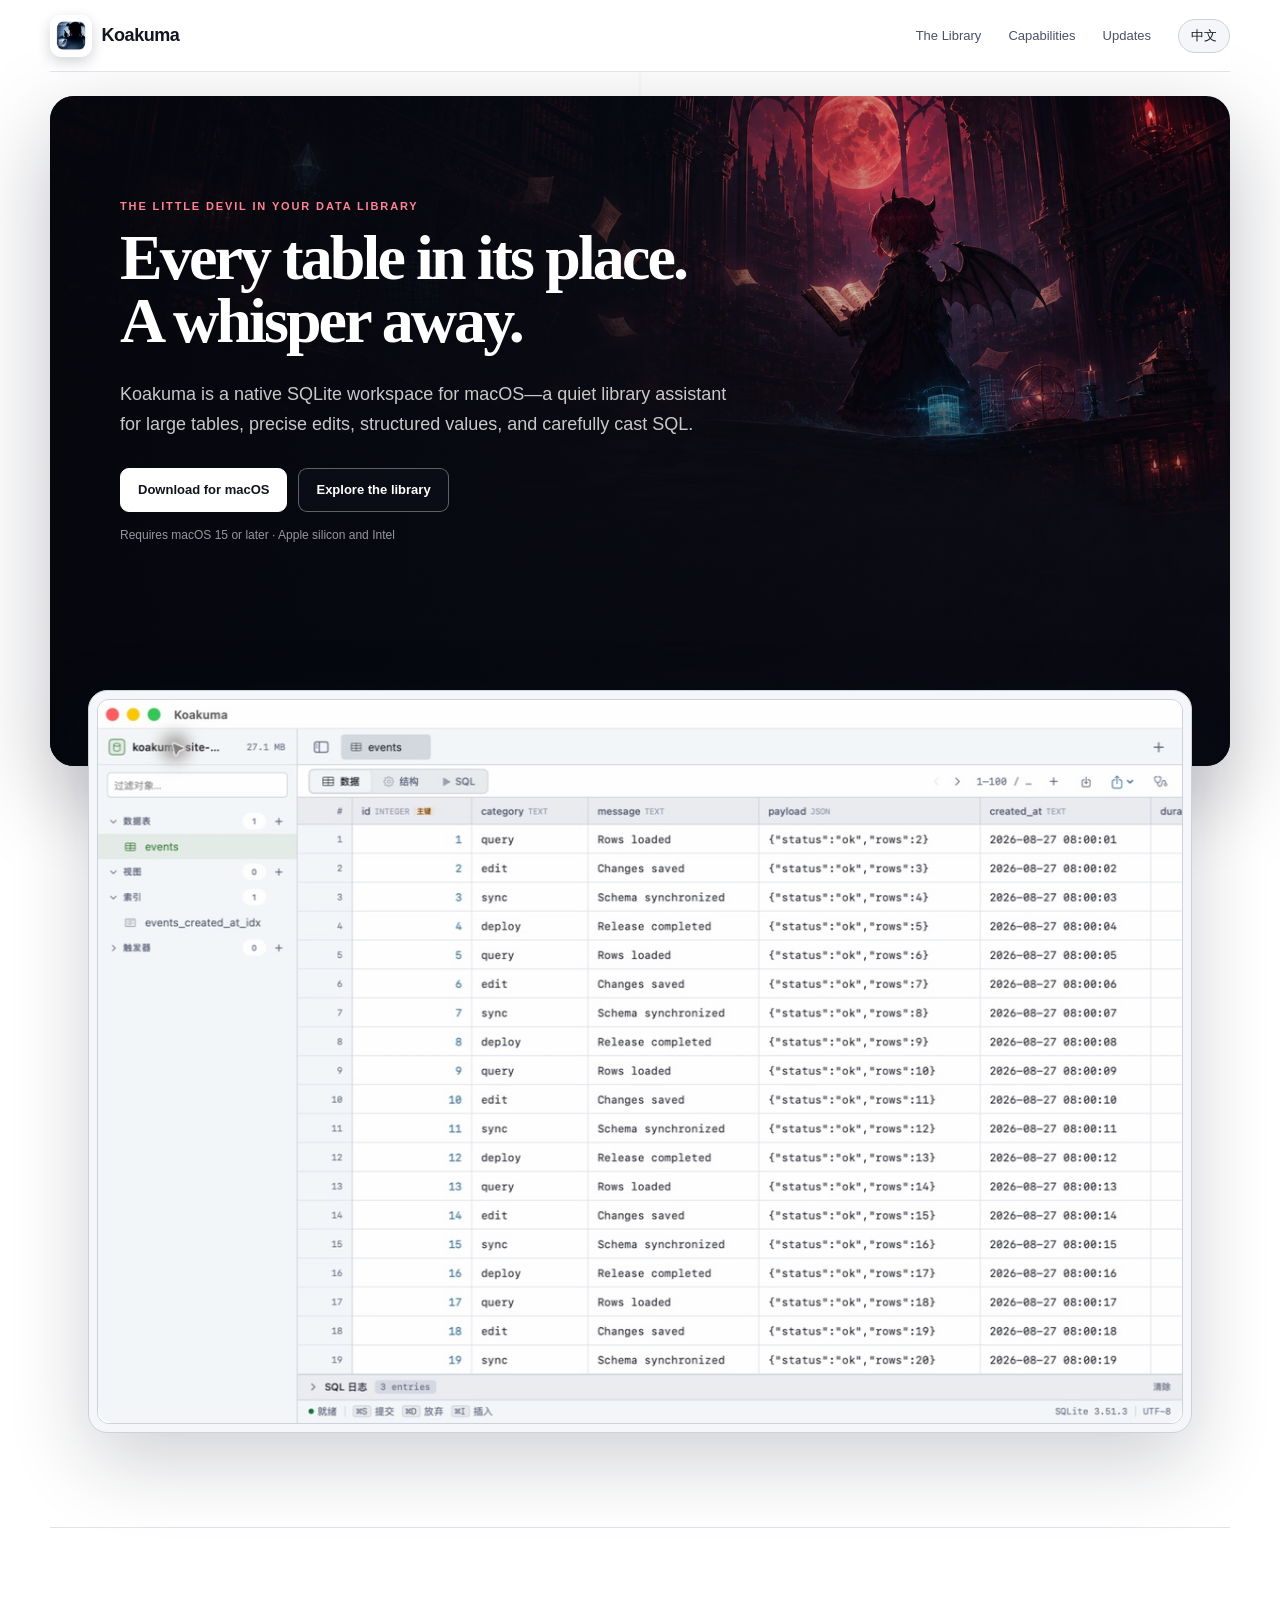
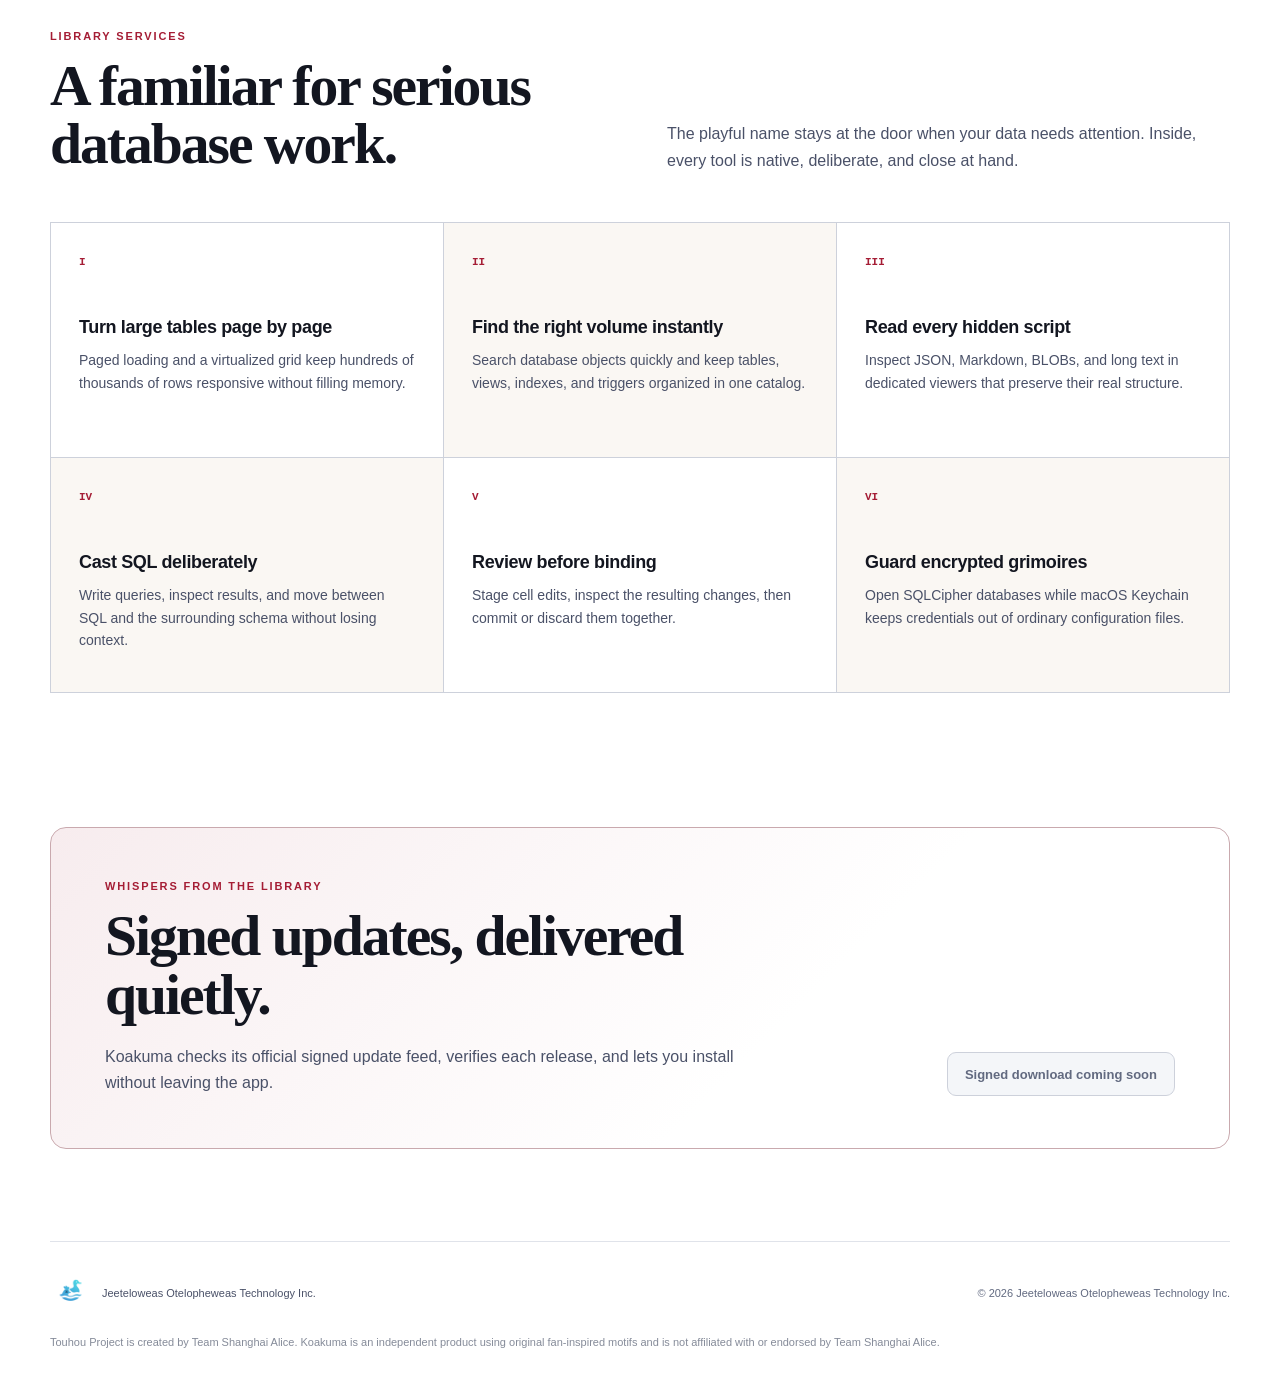
==== index.html @ 000f060e "Align site with Koakuma visual identity" ====
<!doctype html>
<html lang="en">
<head>
  <meta charset="utf-8">
  <meta name="viewport" content="width=device-width, initial-scale=1">
  <meta name="description" content="Koakuma is a native SQLite database workspace for macOS.">
  <meta name="theme-color" content="#090b13">
  <title>Koakuma — The little devil in your data library</title>
  <link rel="icon" type="image/png" href="assets/koakuma-icon.png">
  <link rel="stylesheet" href="styles.css">
</head>
<body>
  <header class="site-header">
    <a class="brand" href="#top" aria-label="Koakuma home">
      <img src="assets/koakuma-icon.png" alt="" width="42" height="42">
      <span>Koakuma</span>
    </a>
    <nav aria-label="Primary navigation">
      <a href="#library" data-i18n="navLibrary">The Library</a>
      <a href="#capabilities" data-i18n="navCapabilities">Capabilities</a>
      <a href="#updates" data-i18n="navUpdates">Updates</a>
      <button class="language-button" id="language-button" type="button" aria-label="Switch language">中文</button>
    </nav>
  </header>

  <main id="top">
    <section class="hero" id="library">
      <div class="hero-copy">
        <p class="eyebrow" data-i18n="eyebrow">The little devil in your data library</p>
        <h1 data-i18n="headline">Every table in its place.<br>A whisper away.</h1>
        <p class="hero-description" data-i18n="heroDescription">Koakuma is a native SQLite workspace for macOS—a quiet library assistant for large tables, precise edits, structured values, and carefully cast SQL.</p>
        <div class="hero-actions">
          <a class="button primary" href="#updates" data-i18n="download">Download for macOS</a>
          <a class="button secondary" href="#capabilities" data-i18n="explore">Explore the library</a>
        </div>
        <p class="requirements" data-i18n="requirements">Requires macOS 15 or later · Apple silicon and Intel</p>
      </div>
    </section>

    <figure class="app-screenshot">
      <img
        src="assets/koakuma-data-grid.jpeg"
        alt="Koakuma data table workspace on macOS"
        width="1152"
        height="768"
        fetchpriority="high"
      >
    </figure>

    <section class="feature-section" id="capabilities">
      <div class="section-heading">
        <p class="eyebrow" data-i18n="libraryServices">Library services</p>
        <h2 data-i18n="featureHeadline">A familiar for serious database work.</h2>
        <p data-i18n="featureIntro">The playful name stays at the door when your data needs attention. Inside, every tool is native, deliberate, and close at hand.</p>
      </div>
      <div class="feature-grid">
        <article>
          <span class="chapter">I</span>
          <h3 data-i18n="largeTitle">Turn large tables page by page</h3>
          <p data-i18n="largeBody">Paged loading and a virtualized grid keep hundreds of thousands of rows responsive without filling memory.</p>
        </article>
        <article>
          <span class="chapter">II</span>
          <h3 data-i18n="findTitle">Find the right volume instantly</h3>
          <p data-i18n="findBody">Search database objects quickly and keep tables, views, indexes, and triggers organized in one catalog.</p>
        </article>
        <article>
          <span class="chapter">III</span>
          <h3 data-i18n="valueTitle">Read every hidden script</h3>
          <p data-i18n="valueBody">Inspect JSON, Markdown, BLOBs, and long text in dedicated viewers that preserve their real structure.</p>
        </article>
        <article>
          <span class="chapter">IV</span>
          <h3 data-i18n="sqlTitle">Cast SQL deliberately</h3>
          <p data-i18n="sqlBody">Write queries, inspect results, and move between SQL and the surrounding schema without losing context.</p>
        </article>
        <article>
          <span class="chapter">V</span>
          <h3 data-i18n="safeTitle">Review before binding</h3>
          <p data-i18n="safeBody">Stage cell edits, inspect the resulting changes, then commit or discard them together.</p>
        </article>
        <article>
          <span class="chapter">VI</span>
          <h3 data-i18n="cipherTitle">Guard encrypted grimoires</h3>
          <p data-i18n="cipherBody">Open SQLCipher databases while macOS Keychain keeps credentials out of ordinary configuration files.</p>
        </article>
      </div>
    </section>

    <section class="update-section" id="updates">
      <div>
        <p class="eyebrow" data-i18n="libraryWhispers">Whispers from the library</p>
        <h2 data-i18n="updatesTitle">Signed updates, delivered quietly.</h2>
        <p data-i18n="updatesBody">Koakuma checks its official signed update feed, verifies each release, and lets you install without leaving the app.</p>
      </div>
      <button class="button secondary" type="button" disabled data-i18n="comingSoon">Signed download coming soon</button>
    </section>
  </main>

  <footer>
    <div class="company">
      <img src="assets/company-logo.png" alt="" width="42" height="42">
      <span>Jeeteloweas Otelopheweas Technology Inc.</span>
    </div>
    <p>© <span id="year">2026</span> Jeeteloweas Otelopheweas Technology Inc.</p>
    <p class="fan-notice" data-i18n="fanNotice">Touhou Project is created by Team Shanghai Alice. Koakuma is an independent product using original fan-inspired motifs and is not affiliated with or endorsed by Team Shanghai Alice.</p>
  </footer>

  <script src="site.js"></script>
</body>
</html>
---- styles.css ----
:root {
  color-scheme: light;
  --canvas: #ffffff;
  --surface: #f4f6f9;
  --surface-raised: #ffffff;
  --surface-warm: #faf7f3;
  --line: #cdd1db;
  --line-subtle: #e0e3ea;
  --text: #131620;
  --text-secondary: #4a5168;
  --text-muted: #626a80;
  --blue: #2f6f94;
  --blue-soft: #eaf2f7;
  --scarlet: #a51d35;
  --scarlet-dark: #701225;
  --scarlet-soft: #f7ecee;
  font-family: ui-sans-serif, -apple-system, BlinkMacSystemFont, "SF Pro Display", "Segoe UI", sans-serif;
}

* { box-sizing: border-box; }
html { scroll-behavior: smooth; }
body { margin: 0; color: var(--text); background: var(--canvas); }
body::before { content: ""; position: fixed; inset: 0; z-index: -1; pointer-events: none; background: linear-gradient(90deg, transparent 49.85%, rgba(112, 18, 37, .03) 50%, transparent 50.15%); }
a { color: inherit; text-decoration: none; }

.site-header { position: sticky; top: 0; z-index: 10; display: flex; align-items: center; justify-content: space-between; width: min(1180px, calc(100% - 40px)); height: 72px; margin: 0 auto; background: rgba(255, 255, 255, .88); border-bottom: 1px solid var(--line-subtle); backdrop-filter: blur(20px); }
.brand { display: flex; align-items: center; gap: 10px; font-size: 18px; font-weight: 720; letter-spacing: -.025em; }
.brand img { display: block; width: 42px; height: 42px; border-radius: 11px; box-shadow: 0 5px 14px rgba(13, 19, 33, .18); }
nav { display: flex; align-items: center; gap: 27px; color: var(--text-secondary); font-size: 13px; }
nav a { padding: 8px 0; border-bottom: 1px solid transparent; }
nav a:hover { color: var(--scarlet-dark); border-bottom-color: var(--scarlet); }
.language-button { color: var(--text); background: var(--surface); border: 1px solid var(--line); border-radius: 999px; padding: 7px 12px; cursor: pointer; }

main { width: min(1180px, calc(100% - 40px)); margin: 0 auto; }
.hero { position: relative; isolation: isolate; overflow: hidden; min-height: 670px; margin-top: 24px; padding: 104px 70px 86px; border-radius: 24px; background: #080a12 url("assets/koakuma-library-background.jpg") center / cover no-repeat; box-shadow: 0 32px 90px rgba(12, 17, 29, .26); }
.hero::before { content: ""; position: absolute; inset: 0; z-index: -1; background: linear-gradient(90deg, rgba(5, 7, 13, .94) 0%, rgba(7, 9, 16, .79) 38%, rgba(7, 9, 16, .14) 72%), linear-gradient(0deg, rgba(6, 8, 15, .72), transparent 48%); }
.hero-copy { width: min(650px, 62%); color: #fff; }
.hero .eyebrow { color: #ff8295; }
.eyebrow { margin: 0 0 15px; color: var(--scarlet); font-size: 11px; font-weight: 780; letter-spacing: .17em; text-transform: uppercase; }
h1 { max-width: 780px; margin: 0; white-space: pre-line; font-family: ui-serif, Georgia, "Times New Roman", serif; font-size: clamp(48px, 5vw, 64px); font-weight: 620; line-height: .98; letter-spacing: -.045em; }
html[lang="zh-Hans"] h1 { font-size: clamp(46px, 5vw, 64px); }
.hero-description { max-width: 610px; margin: 28px 0; color: rgba(255, 255, 255, .78); font-size: 18px; line-height: 1.65; }
.hero-actions { display: flex; flex-wrap: wrap; gap: 11px; }
.button { display: inline-flex; align-items: center; justify-content: center; min-height: 44px; padding: 0 17px; border: 1px solid var(--line); border-radius: 9px; font-size: 13px; font-weight: 650; transition: transform .18s, border-color .18s, box-shadow .18s; }
.button:hover { transform: translateY(-1px); border-color: #9ca4b4; box-shadow: 0 7px 18px rgba(19, 22, 32, .08); }
.button.primary { color: white; background: var(--blue); border-color: var(--blue); }
.hero .button.primary { color: #11141d; background: #fff; border-color: #fff; }
.hero .button.secondary { color: #fff; background: rgba(15, 18, 29, .54); border-color: rgba(255, 255, 255, .35); backdrop-filter: blur(14px); }
.button.secondary { background: var(--surface-raised); }
.button:disabled { color: var(--text-muted); background: var(--surface); cursor: default; opacity: 1; }
.button:disabled:hover { transform: none; border-color: var(--line); box-shadow: none; }
.requirements { margin-top: 16px; color: rgba(255, 255, 255, .58); font-size: 12px; }

.app-screenshot { position: relative; z-index: 2; margin: -76px 38px 94px; padding: 8px; border: 1px solid var(--line); border-radius: 19px; background: var(--surface); box-shadow: 0 28px 80px rgba(20, 27, 43, .2); }
.app-screenshot img { display: block; width: 100%; height: auto; border: 1px solid var(--line); border-radius: 12px; }

.feature-section { padding: 102px 0; border-top: 1px solid var(--line-subtle); }
.section-heading { display: grid; grid-template-columns: 1fr 1fr; column-gap: 54px; align-items: end; margin-bottom: 48px; }
.section-heading .eyebrow { grid-column: 1 / -1; }
h2 { margin: 0; font-family: ui-serif, Georgia, "Times New Roman", serif; font-size: clamp(36px, 4.5vw, 58px); font-weight: 620; line-height: 1.02; letter-spacing: -.035em; }
.section-heading > p:last-child { margin: 0; color: var(--text-secondary); line-height: 1.65; }
.feature-grid { display: grid; grid-template-columns: repeat(3, 1fr); border-top: 1px solid var(--line); border-left: 1px solid var(--line); }
.feature-grid article { min-height: 235px; padding: 28px; border-right: 1px solid var(--line); border-bottom: 1px solid var(--line); background: var(--surface-raised); }
.feature-grid article:nth-child(even) { background: var(--surface-warm); }
.chapter { color: var(--scarlet); font: 700 11px ui-monospace, SFMono-Regular, Menlo, monospace; }
h3 { margin: 48px 0 11px; font-size: 18px; letter-spacing: -.02em; }
.feature-grid p { margin: 0; color: var(--text-secondary); font-size: 14px; line-height: 1.62; }

.update-section { position: relative; display: grid; grid-template-columns: 1fr auto; align-items: end; gap: 42px; overflow: hidden; margin: 32px 0 92px; padding: 52px 54px; border: 1px solid #c9a9ae; border-radius: 16px; background: linear-gradient(135deg, var(--scarlet-soft), #fff 62%); }
.update-section > div { max-width: 720px; }.update-section p:last-child { max-width: 650px; margin: 19px 0 0; color: var(--text-secondary); line-height: 1.65; }

footer { display: grid; grid-template-columns: 1fr auto; align-items: center; gap: 20px 40px; width: min(1180px, calc(100% - 40px)); margin: 0 auto; padding: 30px 0 42px; color: var(--text-muted); border-top: 1px solid var(--line-subtle); font-size: 11px; }
.company { display: flex; align-items: center; gap: 10px; color: var(--text-secondary); }.company img { border-radius: 9px; }
.fan-notice { grid-column: 1 / -1; max-width: 900px; margin: 0; color: #858b99; line-height: 1.55; }

@media (max-width: 900px) {
  .hero { min-height: 620px; padding: 78px 46px; background-position: 60% center; }.hero-copy { width: 68%; }.section-heading { grid-template-columns: 1fr; row-gap: 20px; }.feature-grid { grid-template-columns: repeat(2, 1fr); }
}
@media (max-width: 640px) {
  .site-header, main, footer { width: min(100% - 28px, 1180px); }nav { gap: 13px; }nav a { display: none; }.hero { min-height: 610px; padding: 64px 28px; background-position: 67% center; }.hero::before { background: linear-gradient(90deg, rgba(5, 7, 13, .96), rgba(7, 9, 16, .68)), linear-gradient(0deg, rgba(6, 8, 15, .74), transparent 45%); }.hero-copy { width: 100%; }h1 { font-size: 49px; }.hero-description { font-size: 16px; }.app-screenshot { margin: -38px 10px 76px; padding: 5px; }.feature-section { padding: 76px 0; }.feature-grid { grid-template-columns: 1fr; }.update-section { grid-template-columns: 1fr; padding: 36px 25px; }footer { grid-template-columns: 1fr; }.fan-notice { grid-column: 1; }
}
@media (prefers-reduced-motion: reduce) { html { scroll-behavior: auto; }.button { transition: none; } }
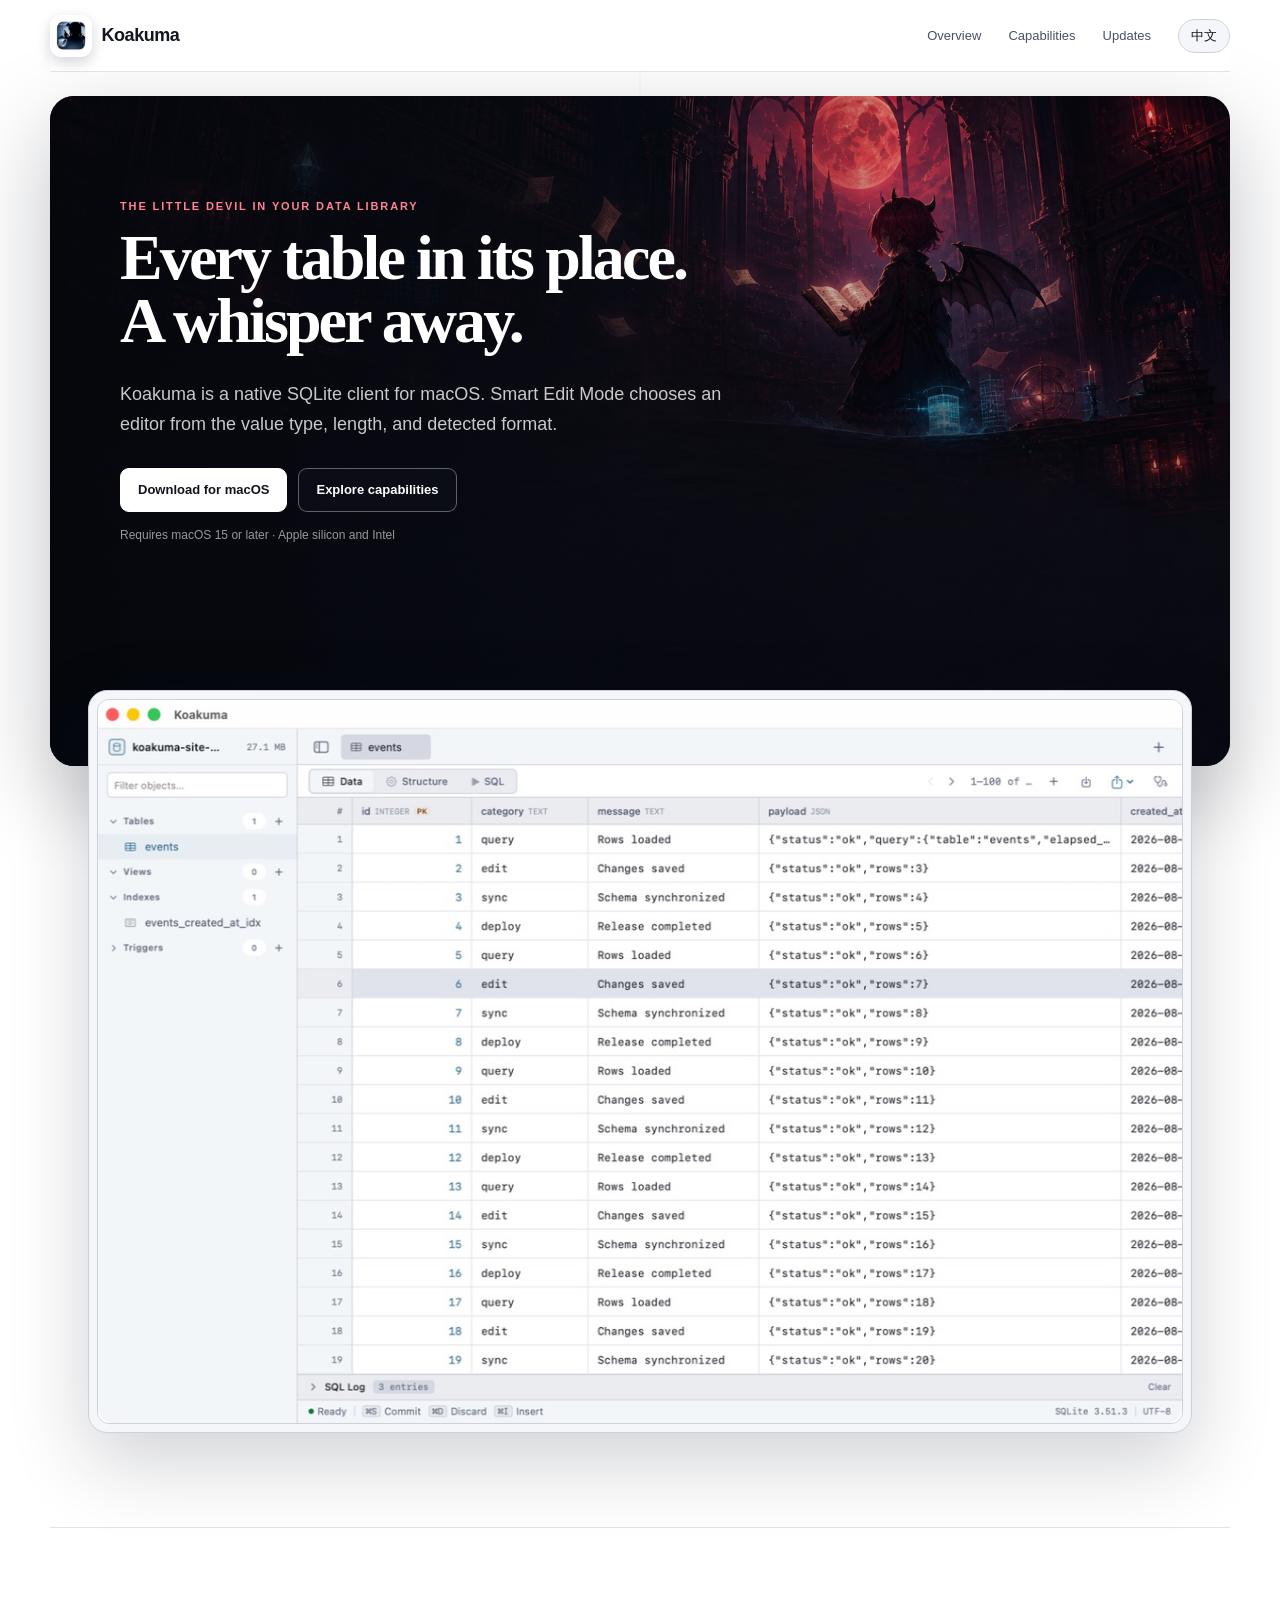
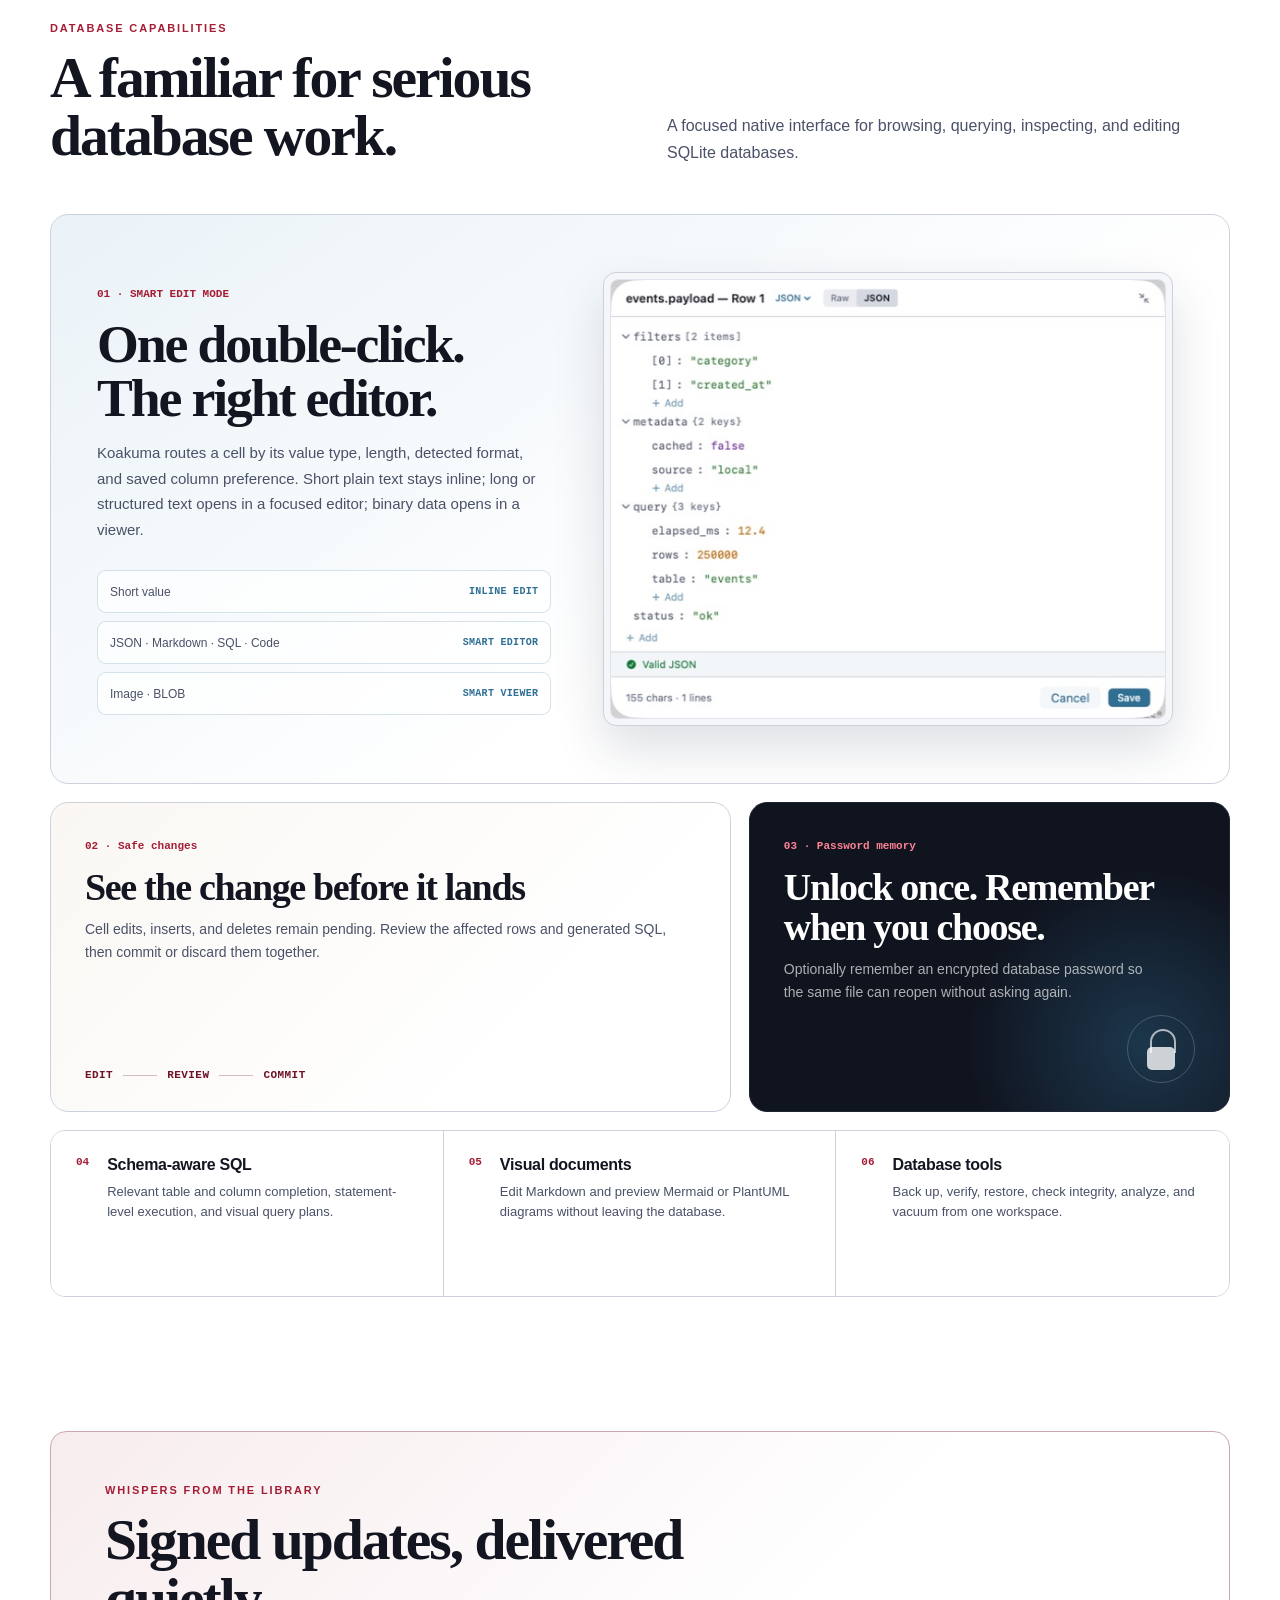
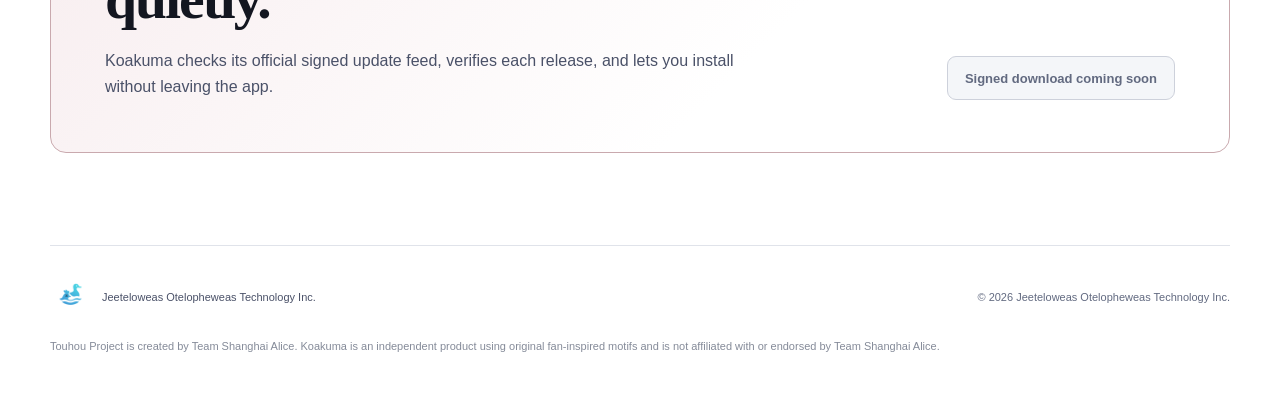
==== commit f9809a48: "Center the site on Smart Edit Mode" ====
--- a/index.html
+++ b/index.html
@@ -3,7 +3,7 @@
 <head>
   <meta charset="utf-8">
   <meta name="viewport" content="width=device-width, initial-scale=1">
-  <meta name="description" content="Koakuma is a native SQLite database workspace for macOS.">
+  <meta name="description" content="Koakuma is a native SQLite database client for macOS.">
   <meta name="theme-color" content="#090b13">
   <title>Koakuma — The little devil in your data library</title>
   <link rel="icon" type="image/png" href="assets/koakuma-icon.png">
@@ -16,7 +16,7 @@
       <span>Koakuma</span>
     </a>
     <nav aria-label="Primary navigation">
-      <a href="#library" data-i18n="navLibrary">The Library</a>
+      <a href="#overview" data-i18n="navOverview">Overview</a>
       <a href="#capabilities" data-i18n="navCapabilities">Capabilities</a>
       <a href="#updates" data-i18n="navUpdates">Updates</a>
       <button class="language-button" id="language-button" type="button" aria-label="Switch language">中文</button>
@@ -24,14 +24,14 @@
   </header>
 
   <main id="top">
-    <section class="hero" id="library">
+    <section class="hero" id="overview">
       <div class="hero-copy">
         <p class="eyebrow" data-i18n="eyebrow">The little devil in your data library</p>
         <h1 data-i18n="headline">Every table in its place.<br>A whisper away.</h1>
-        <p class="hero-description" data-i18n="heroDescription">Koakuma is a native SQLite workspace for macOS—a quiet library assistant for large tables, precise edits, structured values, and carefully cast SQL.</p>
+        <p class="hero-description" data-i18n="heroDescription">Koakuma is a native SQLite client for macOS. Smart Edit Mode chooses an editor from the value type, length, and detected format.</p>
         <div class="hero-actions">
           <a class="button primary" href="#updates" data-i18n="download">Download for macOS</a>
-          <a class="button secondary" href="#capabilities" data-i18n="explore">Explore the library</a>
+          <a class="button secondary" href="#capabilities" data-i18n="explore">Explore capabilities</a>
         </div>
         <p class="requirements" data-i18n="requirements">Requires macOS 15 or later · Apple silicon and Intel</p>
       </div>
@@ -39,7 +39,7 @@
 
     <figure class="app-screenshot">
       <img
-        src="assets/koakuma-data-grid.jpeg"
+        src="assets/koakuma-data-grid-default.jpeg"
         alt="Koakuma data table workspace on macOS"
         width="1152"
         height="768"
@@ -47,43 +47,52 @@
       >
     </figure>
 
-    <section class="feature-section" id="capabilities">
+    <section class="workflow-section" id="capabilities">
       <div class="section-heading">
-        <p class="eyebrow" data-i18n="libraryServices">Library services</p>
+        <p class="eyebrow" data-i18n="databaseCapabilities">Database capabilities</p>
         <h2 data-i18n="featureHeadline">A familiar for serious database work.</h2>
-        <p data-i18n="featureIntro">The playful name stays at the door when your data needs attention. Inside, every tool is native, deliberate, and close at hand.</p>
+        <p data-i18n="featureIntro">A focused native interface for browsing, querying, inspecting, and editing SQLite databases.</p>
       </div>
-      <div class="feature-grid">
-        <article>
-          <span class="chapter">I</span>
-          <h3 data-i18n="largeTitle">Turn large tables page by page</h3>
-          <p data-i18n="largeBody">Paged loading and a virtualized grid keep hundreds of thousands of rows responsive without filling memory.</p>
+      <div class="workflow-grid">
+        <article class="workflow-card workflow-card-smart-edit">
+          <div class="smart-edit-copy">
+            <span class="chapter">01 · SMART EDIT MODE</span>
+            <h3 data-i18n="smartEditTitle">One double-click. The right editor.</h3>
+            <p data-i18n="smartEditBody">Koakuma routes a cell by its value type, length, detected format, and saved column preference. Short plain text stays inline; long or structured text opens in a focused editor; binary data opens in a viewer.</p>
+            <ul class="smart-edit-routes" aria-label="Smart Edit routes">
+              <li><span data-i18n="shortValue">Short value</span><strong data-i18n="inlineEdit">Inline edit</strong></li>
+              <li><span>JSON · Markdown · SQL · Code</span><strong data-i18n="smartEditor">Smart editor</strong></li>
+              <li><span data-i18n="binaryValue">Image · BLOB</span><strong data-i18n="smartViewer">Smart viewer</strong></li>
+            </ul>
+          </div>
+          <figure class="workflow-json-shot">
+            <img src="assets/koakuma-json-viewer.jpeg" alt="Koakuma Smart Edit Mode showing a JSON value" width="600" height="474" loading="lazy">
+          </figure>
         </article>
-        <article>
-          <span class="chapter">II</span>
-          <h3 data-i18n="findTitle">Find the right volume instantly</h3>
-          <p data-i18n="findBody">Search database objects quickly and keep tables, views, indexes, and triggers organized in one catalog.</p>
+
+        <article class="workflow-card workflow-card-review">
+          <div class="workflow-copy">
+            <span class="chapter">02 · <span data-i18n="reviewKicker">Safe changes</span></span>
+            <h3 data-i18n="reviewTitle">See the change before it lands</h3>
+            <p data-i18n="reviewBody">Cell edits, inserts, and deletes remain pending. Review the affected rows and generated SQL, then commit or discard them together.</p>
+          </div>
+          <div class="review-steps" aria-hidden="true"><span>EDIT</span><i></i><span>REVIEW</span><i></i><span>COMMIT</span></div>
         </article>
-        <article>
-          <span class="chapter">III</span>
-          <h3 data-i18n="valueTitle">Read every hidden script</h3>
-          <p data-i18n="valueBody">Inspect JSON, Markdown, BLOBs, and long text in dedicated viewers that preserve their real structure.</p>
+
+        <article class="workflow-card workflow-card-password">
+          <div class="workflow-copy">
+            <span class="chapter">03 · <span data-i18n="passwordKicker">Password memory</span></span>
+            <h3 data-i18n="passwordTitle">Unlock once. Remember when you choose.</h3>
+            <p data-i18n="passwordBody">Optionally remember an encrypted database password so the same file can reopen without asking again.</p>
+          </div>
+          <div class="security-mark" aria-hidden="true"><span></span></div>
         </article>
-        <article>
-          <span class="chapter">IV</span>
-          <h3 data-i18n="sqlTitle">Cast SQL deliberately</h3>
-          <p data-i18n="sqlBody">Write queries, inspect results, and move between SQL and the surrounding schema without losing context.</p>
-        </article>
-        <article>
-          <span class="chapter">V</span>
-          <h3 data-i18n="safeTitle">Review before binding</h3>
-          <p data-i18n="safeBody">Stage cell edits, inspect the resulting changes, then commit or discard them together.</p>
-        </article>
-        <article>
-          <span class="chapter">VI</span>
-          <h3 data-i18n="cipherTitle">Guard encrypted grimoires</h3>
-          <p data-i18n="cipherBody">Open SQLCipher databases while macOS Keychain keeps credentials out of ordinary configuration files.</p>
-        </article>
+      </div>
+
+      <div class="capability-index" aria-label="More Koakuma capabilities">
+        <article><span class="chapter">04</span><div><h3 data-i18n="sqlIntelligenceTitle">Schema-aware SQL</h3><p data-i18n="sqlIntelligenceBody">Relevant table and column completion, statement-level execution, and visual query plans.</p></div></article>
+        <article><span class="chapter">05</span><div><h3 data-i18n="visualDocumentsTitle">Visual documents</h3><p data-i18n="visualDocumentsBody">Edit Markdown and preview Mermaid or PlantUML diagrams without leaving the database.</p></div></article>
+        <article><span class="chapter">06</span><div><h3 data-i18n="databaseToolsTitle">Database tools</h3><p data-i18n="databaseToolsBody">Back up, verify, restore, check integrity, analyze, and vacuum from one workspace.</p></div></article>
       </div>
     </section>
 
--- a/styles.css
+++ b/styles.css
@@ -54,17 +54,41 @@
 .app-screenshot { position: relative; z-index: 2; margin: -76px 38px 94px; padding: 8px; border: 1px solid var(--line); border-radius: 19px; background: var(--surface); box-shadow: 0 28px 80px rgba(20, 27, 43, .2); }
 .app-screenshot img { display: block; width: 100%; height: auto; border: 1px solid var(--line); border-radius: 12px; }
 
-.feature-section { padding: 102px 0; border-top: 1px solid var(--line-subtle); }
+.workflow-section { padding: 94px 0 102px; border-top: 1px solid var(--line-subtle); }
 .section-heading { display: grid; grid-template-columns: 1fr 1fr; column-gap: 54px; align-items: end; margin-bottom: 48px; }
 .section-heading .eyebrow { grid-column: 1 / -1; }
 h2 { margin: 0; font-family: ui-serif, Georgia, "Times New Roman", serif; font-size: clamp(36px, 4.5vw, 58px); font-weight: 620; line-height: 1.02; letter-spacing: -.035em; }
 .section-heading > p:last-child { margin: 0; color: var(--text-secondary); line-height: 1.65; }
-.feature-grid { display: grid; grid-template-columns: repeat(3, 1fr); border-top: 1px solid var(--line); border-left: 1px solid var(--line); }
-.feature-grid article { min-height: 235px; padding: 28px; border-right: 1px solid var(--line); border-bottom: 1px solid var(--line); background: var(--surface-raised); }
-.feature-grid article:nth-child(even) { background: var(--surface-warm); }
 .chapter { color: var(--scarlet); font: 700 11px ui-monospace, SFMono-Regular, Menlo, monospace; }
-h3 { margin: 48px 0 11px; font-size: 18px; letter-spacing: -.02em; }
-.feature-grid p { margin: 0; color: var(--text-secondary); font-size: 14px; line-height: 1.62; }
+h3 { margin: 0; font-size: 18px; letter-spacing: -.02em; }
+.workflow-grid { display: grid; grid-template-columns: repeat(12, 1fr); gap: 18px; }
+.workflow-card { position: relative; display: flex; flex-direction: column; overflow: hidden; min-height: 310px; border: 1px solid var(--line); border-radius: 18px; background: var(--surface-raised); }
+.workflow-copy { position: relative; z-index: 1; padding: 32px 34px 26px; }
+.workflow-copy h3 { margin: 15px 0 10px; font-family: ui-serif, Georgia, "Times New Roman", serif; font-size: clamp(26px, 3vw, 38px); font-weight: 620; line-height: 1.05; letter-spacing: -.035em; }
+.workflow-copy p { max-width: 600px; margin: 0; color: var(--text-secondary); font-size: 14px; line-height: 1.65; }
+.workflow-card-smart-edit { grid-column: 1 / -1; display: grid; grid-template-columns: .88fr 1.12fr; align-items: center; min-height: 570px; background: linear-gradient(145deg, var(--blue-soft), #fff 62%); }
+.smart-edit-copy { padding: 46px 18px 46px 46px; }
+.smart-edit-copy h3 { max-width: 470px; margin: 17px 0 15px; font-family: ui-serif, Georgia, "Times New Roman", serif; font-size: clamp(36px, 4.2vw, 54px); font-weight: 620; line-height: 1; letter-spacing: -.04em; }
+.smart-edit-copy > p { max-width: 470px; margin: 0; color: var(--text-secondary); font-size: 15px; line-height: 1.7; }
+.smart-edit-routes { display: grid; gap: 8px; margin: 28px 0 0; padding: 0; list-style: none; }
+.smart-edit-routes li { display: grid; grid-template-columns: 1fr auto; align-items: center; gap: 18px; min-height: 43px; padding: 8px 12px; color: var(--text-secondary); border: 1px solid rgba(47, 111, 148, .2); border-radius: 9px; background: rgba(255, 255, 255, .68); font-size: 12px; }
+.smart-edit-routes strong { color: var(--blue); font: 700 10px ui-monospace, SFMono-Regular, Menlo, monospace; letter-spacing: .03em; text-transform: uppercase; }
+.workflow-json-shot { width: calc(100% - 62px); max-width: 570px; margin: 34px; padding: 6px; border: 1px solid var(--line); border-radius: 13px; background: var(--surface); box-shadow: 0 22px 50px rgba(28, 43, 65, .15); }
+.workflow-json-shot img { display: block; width: 100%; height: auto; border: 1px solid var(--line-subtle); border-radius: 8px; }
+.workflow-card-review { grid-column: span 7; background: linear-gradient(135deg, var(--surface-warm), #fff 72%); }
+.review-steps { display: flex; align-items: center; gap: 10px; margin: auto 34px 30px; color: var(--scarlet-dark); font: 700 11px ui-monospace, SFMono-Regular, Menlo, monospace; letter-spacing: .04em; }
+.review-steps i { width: 34px; height: 1px; background: rgba(112, 18, 37, .28); }
+.workflow-card-password { grid-column: span 5; color: #fff; border-color: #1d2433; background: radial-gradient(circle at 82% 78%, rgba(47, 111, 148, .38), transparent 38%), #10141f; }
+.workflow-card-password .chapter { color: #ff8295; }
+.workflow-card-password .workflow-copy p { max-width: 360px; color: rgba(255, 255, 255, .66); }
+.security-mark { position: absolute; right: 34px; bottom: 28px; width: 68px; height: 68px; border: 1px solid rgba(255, 255, 255, .2); border-radius: 50%; }
+.security-mark::before { content: ""; position: absolute; left: 22px; top: 13px; width: 22px; height: 22px; border: 2px solid rgba(255, 255, 255, .65); border-bottom: 0; border-radius: 14px 14px 0 0; }
+.security-mark span { position: absolute; left: 19px; top: 31px; width: 28px; height: 23px; border-radius: 5px; background: rgba(255, 255, 255, .78); }
+.capability-index { display: grid; grid-template-columns: repeat(3, 1fr); margin-top: 18px; border: 1px solid var(--line); border-radius: 15px; overflow: hidden; }
+.capability-index article { display: grid; grid-template-columns: auto 1fr; gap: 18px; min-height: 165px; padding: 25px; border-right: 1px solid var(--line); background: var(--surface-raised); }
+.capability-index article:last-child { border-right: 0; }
+.capability-index h3 { margin: 0 0 8px; font-size: 16px; }
+.capability-index p { margin: 0; color: var(--text-secondary); font-size: 13px; line-height: 1.55; }
 
 .update-section { position: relative; display: grid; grid-template-columns: 1fr auto; align-items: end; gap: 42px; overflow: hidden; margin: 32px 0 92px; padding: 52px 54px; border: 1px solid #c9a9ae; border-radius: 16px; background: linear-gradient(135deg, var(--scarlet-soft), #fff 62%); }
 .update-section > div { max-width: 720px; }.update-section p:last-child { max-width: 650px; margin: 19px 0 0; color: var(--text-secondary); line-height: 1.65; }
@@ -74,9 +98,9 @@
 .fan-notice { grid-column: 1 / -1; max-width: 900px; margin: 0; color: #858b99; line-height: 1.55; }
 
 @media (max-width: 900px) {
-  .hero { min-height: 620px; padding: 78px 46px; background-position: 60% center; }.hero-copy { width: 68%; }.section-heading { grid-template-columns: 1fr; row-gap: 20px; }.feature-grid { grid-template-columns: repeat(2, 1fr); }
+  .hero { min-height: 620px; padding: 78px 46px; background-position: 60% center; }.hero-copy { width: 68%; }.section-heading { grid-template-columns: 1fr; row-gap: 20px; }.workflow-card-smart-edit { grid-template-columns: 1fr; }.smart-edit-copy { padding: 38px 38px 8px; }.workflow-json-shot { justify-self: center; }.workflow-card-review, .workflow-card-password { grid-column: 1 / -1; }.capability-index { grid-template-columns: 1fr; }.capability-index article { border-right: 0; border-bottom: 1px solid var(--line); }.capability-index article:last-child { border-bottom: 0; }
 }
 @media (max-width: 640px) {
-  .site-header, main, footer { width: min(100% - 28px, 1180px); }nav { gap: 13px; }nav a { display: none; }.hero { min-height: 610px; padding: 64px 28px; background-position: 67% center; }.hero::before { background: linear-gradient(90deg, rgba(5, 7, 13, .96), rgba(7, 9, 16, .68)), linear-gradient(0deg, rgba(6, 8, 15, .74), transparent 45%); }.hero-copy { width: 100%; }h1 { font-size: 49px; }.hero-description { font-size: 16px; }.app-screenshot { margin: -38px 10px 76px; padding: 5px; }.feature-section { padding: 76px 0; }.feature-grid { grid-template-columns: 1fr; }.update-section { grid-template-columns: 1fr; padding: 36px 25px; }footer { grid-template-columns: 1fr; }.fan-notice { grid-column: 1; }
+  .site-header, main, footer { width: min(100% - 28px, 1180px); }nav { gap: 13px; }nav a { display: none; }.hero { min-height: 610px; padding: 64px 28px; background-position: 67% center; }.hero::before { background: linear-gradient(90deg, rgba(5, 7, 13, .96), rgba(7, 9, 16, .68)), linear-gradient(0deg, rgba(6, 8, 15, .74), transparent 45%); }.hero-copy { width: 100%; }h1 { font-size: 49px; }.hero-description { font-size: 16px; }.app-screenshot { margin: -38px 10px 76px; padding: 5px; }.workflow-section { padding: 72px 0 76px; }.workflow-copy { padding: 25px 23px 20px; }.smart-edit-copy { padding: 28px 22px 4px; }.smart-edit-copy > p { font-size: 14px; }.smart-edit-routes li { grid-template-columns: 1fr; gap: 3px; }.workflow-json-shot { width: calc(100% - 28px); margin: 24px 14px 14px; }.review-steps { margin-inline: 23px; }.security-mark { right: 22px; }.update-section { grid-template-columns: 1fr; padding: 36px 25px; }footer { grid-template-columns: 1fr; }.fan-notice { grid-column: 1; }
 }
 @media (prefers-reduced-motion: reduce) { html { scroll-behavior: auto; }.button { transition: none; } }
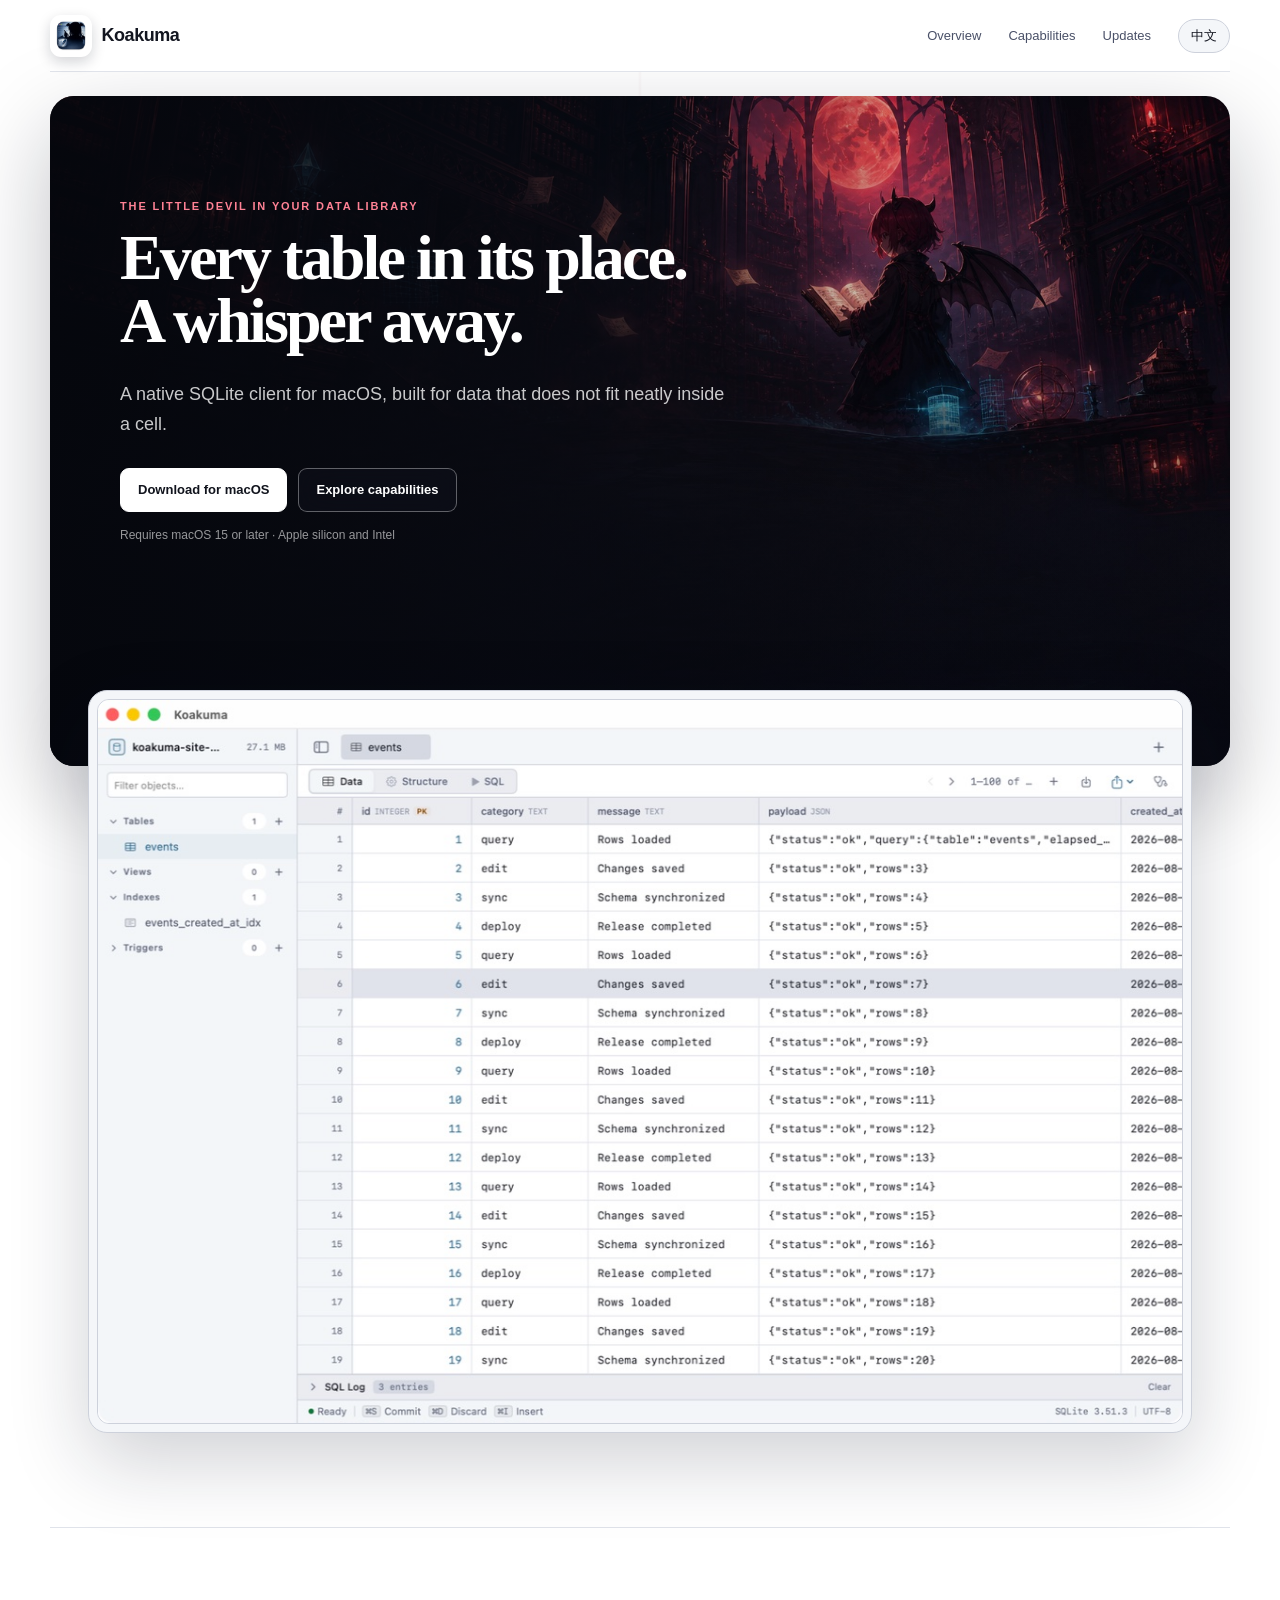
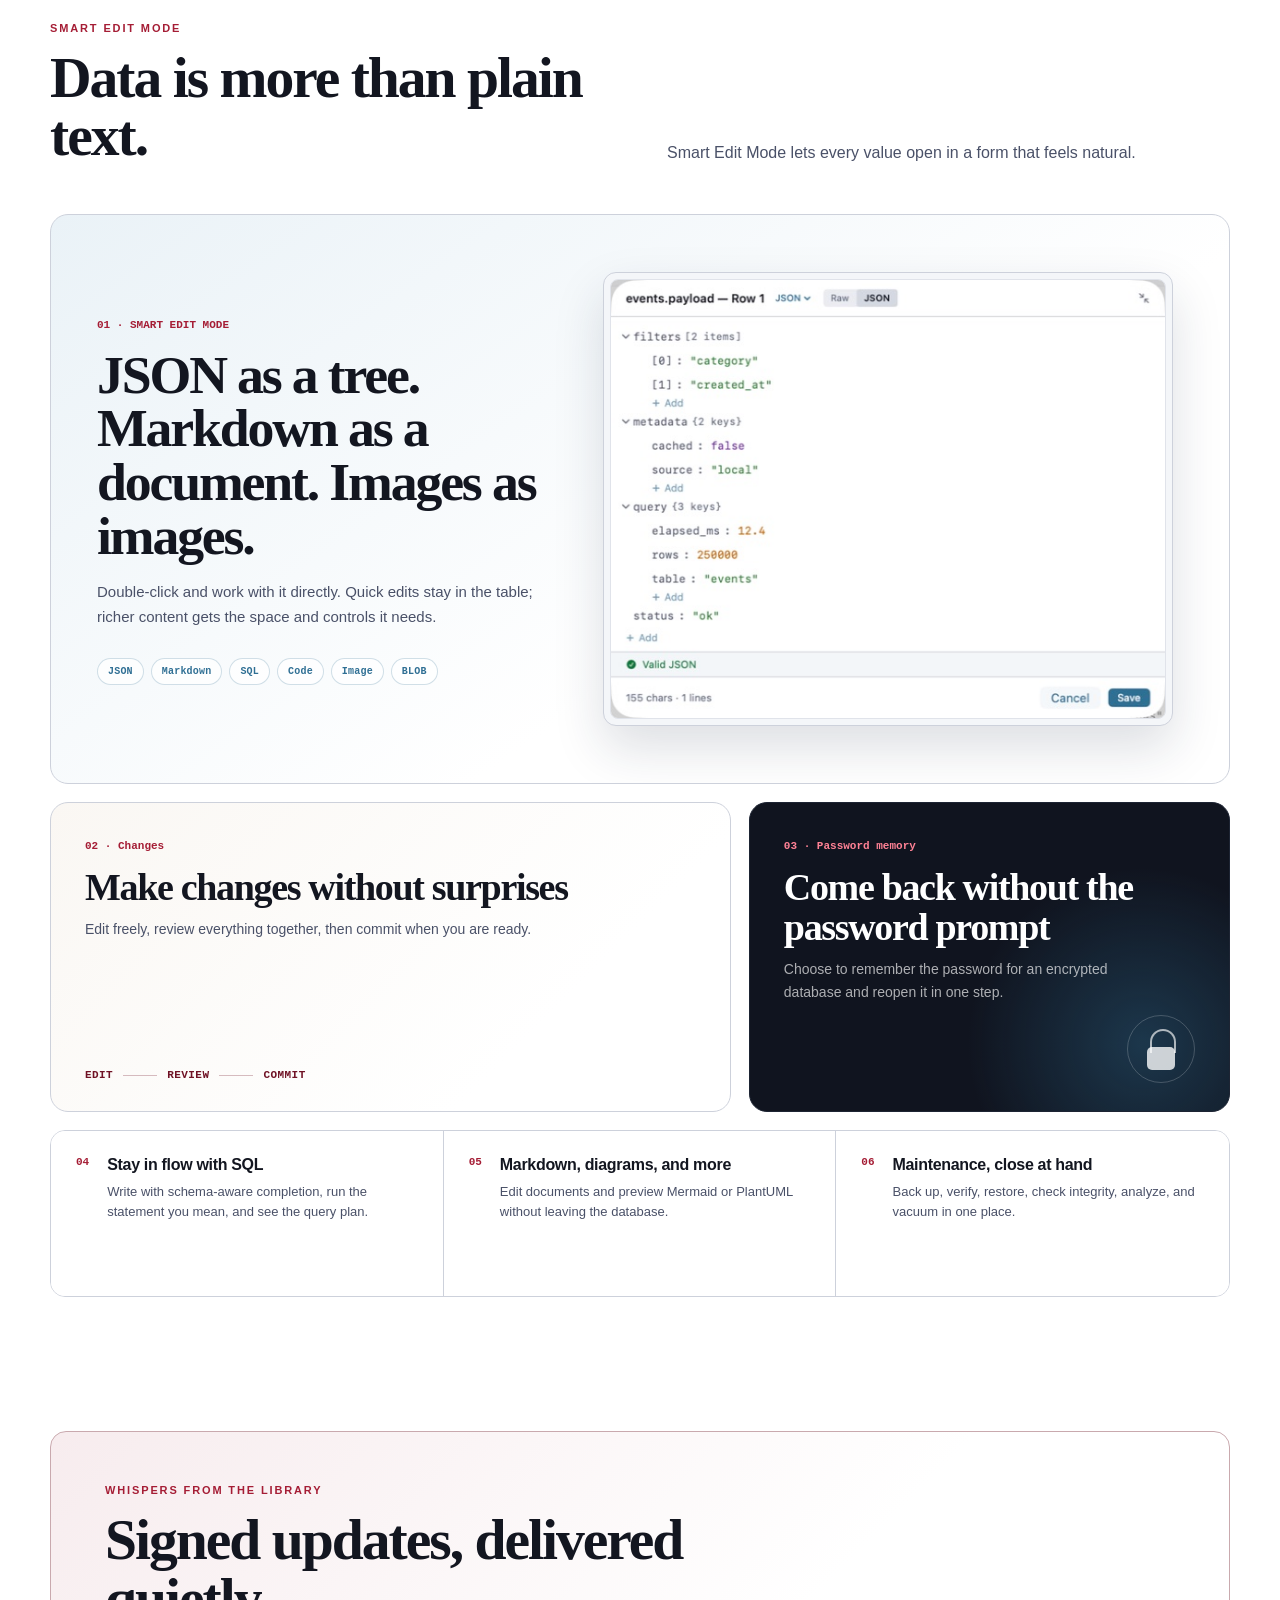
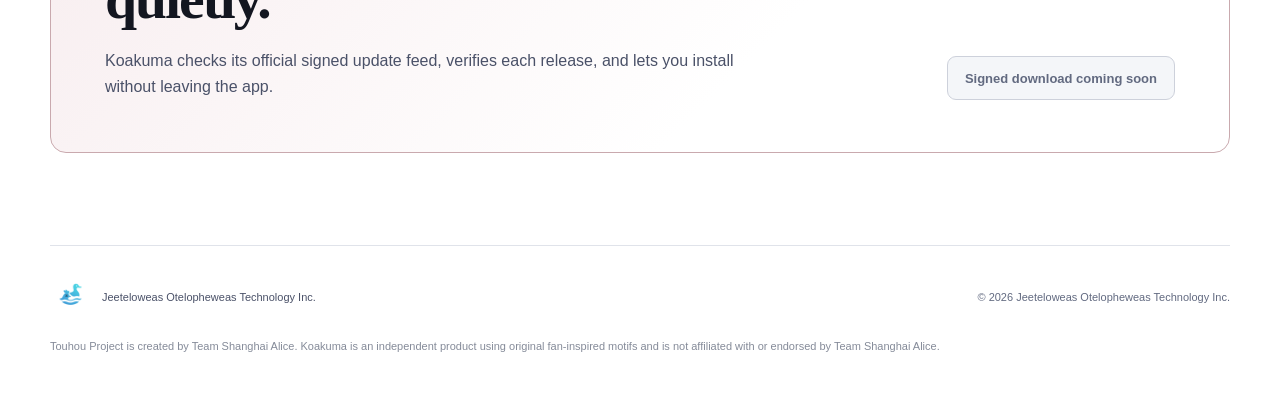
==== commit f9fe28ac: "Rewrite site around product outcomes" ====
--- a/index.html
+++ b/index.html
@@ -28,7 +28,7 @@
       <div class="hero-copy">
         <p class="eyebrow" data-i18n="eyebrow">The little devil in your data library</p>
         <h1 data-i18n="headline">Every table in its place.<br>A whisper away.</h1>
-        <p class="hero-description" data-i18n="heroDescription">Koakuma is a native SQLite client for macOS. Smart Edit Mode chooses an editor from the value type, length, and detected format.</p>
+        <p class="hero-description" data-i18n="heroDescription">A native SQLite client for macOS, built for data that does not fit neatly inside a cell.</p>
         <div class="hero-actions">
           <a class="button primary" href="#updates" data-i18n="download">Download for macOS</a>
           <a class="button secondary" href="#capabilities" data-i18n="explore">Explore capabilities</a>
@@ -49,20 +49,18 @@
 
     <section class="workflow-section" id="capabilities">
       <div class="section-heading">
-        <p class="eyebrow" data-i18n="databaseCapabilities">Database capabilities</p>
-        <h2 data-i18n="featureHeadline">A familiar for serious database work.</h2>
-        <p data-i18n="featureIntro">A focused native interface for browsing, querying, inspecting, and editing SQLite databases.</p>
+        <p class="eyebrow">Smart Edit Mode</p>
+        <h2 data-i18n="featureHeadline">Data is more than plain text.</h2>
+        <p data-i18n="featureIntro">Smart Edit Mode lets every value open in a form that feels natural.</p>
       </div>
       <div class="workflow-grid">
         <article class="workflow-card workflow-card-smart-edit">
           <div class="smart-edit-copy">
             <span class="chapter">01 · SMART EDIT MODE</span>
-            <h3 data-i18n="smartEditTitle">One double-click. The right editor.</h3>
-            <p data-i18n="smartEditBody">Koakuma routes a cell by its value type, length, detected format, and saved column preference. Short plain text stays inline; long or structured text opens in a focused editor; binary data opens in a viewer.</p>
-            <ul class="smart-edit-routes" aria-label="Smart Edit routes">
-              <li><span data-i18n="shortValue">Short value</span><strong data-i18n="inlineEdit">Inline edit</strong></li>
-              <li><span>JSON · Markdown · SQL · Code</span><strong data-i18n="smartEditor">Smart editor</strong></li>
-              <li><span data-i18n="binaryValue">Image · BLOB</span><strong data-i18n="smartViewer">Smart viewer</strong></li>
+            <h3 data-i18n="smartEditTitle">JSON as a tree. Markdown as a document. Images as images.</h3>
+            <p data-i18n="smartEditBody">Double-click and work with it directly. Quick edits stay in the table; richer content gets the space and controls it needs.</p>
+            <ul class="format-strip" aria-label="Supported content views">
+              <li>JSON</li><li>Markdown</li><li>SQL</li><li>Code</li><li>Image</li><li>BLOB</li>
             </ul>
           </div>
           <figure class="workflow-json-shot">
@@ -72,9 +70,9 @@
 
         <article class="workflow-card workflow-card-review">
           <div class="workflow-copy">
-            <span class="chapter">02 · <span data-i18n="reviewKicker">Safe changes</span></span>
-            <h3 data-i18n="reviewTitle">See the change before it lands</h3>
-            <p data-i18n="reviewBody">Cell edits, inserts, and deletes remain pending. Review the affected rows and generated SQL, then commit or discard them together.</p>
+            <span class="chapter">02 · <span data-i18n="reviewKicker">Changes</span></span>
+            <h3 data-i18n="reviewTitle">Make changes without surprises</h3>
+            <p data-i18n="reviewBody">Edit freely, review everything together, then commit when you are ready.</p>
           </div>
           <div class="review-steps" aria-hidden="true"><span>EDIT</span><i></i><span>REVIEW</span><i></i><span>COMMIT</span></div>
         </article>
@@ -82,17 +80,17 @@
         <article class="workflow-card workflow-card-password">
           <div class="workflow-copy">
             <span class="chapter">03 · <span data-i18n="passwordKicker">Password memory</span></span>
-            <h3 data-i18n="passwordTitle">Unlock once. Remember when you choose.</h3>
-            <p data-i18n="passwordBody">Optionally remember an encrypted database password so the same file can reopen without asking again.</p>
+            <h3 data-i18n="passwordTitle">Come back without the password prompt</h3>
+            <p data-i18n="passwordBody">Choose to remember the password for an encrypted database and reopen it in one step.</p>
           </div>
           <div class="security-mark" aria-hidden="true"><span></span></div>
         </article>
       </div>
 
       <div class="capability-index" aria-label="More Koakuma capabilities">
-        <article><span class="chapter">04</span><div><h3 data-i18n="sqlIntelligenceTitle">Schema-aware SQL</h3><p data-i18n="sqlIntelligenceBody">Relevant table and column completion, statement-level execution, and visual query plans.</p></div></article>
-        <article><span class="chapter">05</span><div><h3 data-i18n="visualDocumentsTitle">Visual documents</h3><p data-i18n="visualDocumentsBody">Edit Markdown and preview Mermaid or PlantUML diagrams without leaving the database.</p></div></article>
-        <article><span class="chapter">06</span><div><h3 data-i18n="databaseToolsTitle">Database tools</h3><p data-i18n="databaseToolsBody">Back up, verify, restore, check integrity, analyze, and vacuum from one workspace.</p></div></article>
+        <article><span class="chapter">04</span><div><h3 data-i18n="sqlIntelligenceTitle">Stay in flow with SQL</h3><p data-i18n="sqlIntelligenceBody">Write with schema-aware completion, run the statement you mean, and see the query plan.</p></div></article>
+        <article><span class="chapter">05</span><div><h3 data-i18n="visualDocumentsTitle">Markdown, diagrams, and more</h3><p data-i18n="visualDocumentsBody">Edit documents and preview Mermaid or PlantUML without leaving the database.</p></div></article>
+        <article><span class="chapter">06</span><div><h3 data-i18n="databaseToolsTitle">Maintenance, close at hand</h3><p data-i18n="databaseToolsBody">Back up, verify, restore, check integrity, analyze, and vacuum in one place.</p></div></article>
       </div>
     </section>
 
--- a/styles.css
+++ b/styles.css
@@ -70,9 +70,8 @@
 .smart-edit-copy { padding: 46px 18px 46px 46px; }
 .smart-edit-copy h3 { max-width: 470px; margin: 17px 0 15px; font-family: ui-serif, Georgia, "Times New Roman", serif; font-size: clamp(36px, 4.2vw, 54px); font-weight: 620; line-height: 1; letter-spacing: -.04em; }
 .smart-edit-copy > p { max-width: 470px; margin: 0; color: var(--text-secondary); font-size: 15px; line-height: 1.7; }
-.smart-edit-routes { display: grid; gap: 8px; margin: 28px 0 0; padding: 0; list-style: none; }
-.smart-edit-routes li { display: grid; grid-template-columns: 1fr auto; align-items: center; gap: 18px; min-height: 43px; padding: 8px 12px; color: var(--text-secondary); border: 1px solid rgba(47, 111, 148, .2); border-radius: 9px; background: rgba(255, 255, 255, .68); font-size: 12px; }
-.smart-edit-routes strong { color: var(--blue); font: 700 10px ui-monospace, SFMono-Regular, Menlo, monospace; letter-spacing: .03em; text-transform: uppercase; }
+.format-strip { display: flex; flex-wrap: wrap; gap: 7px; margin: 28px 0 0; padding: 0; list-style: none; }
+.format-strip li { padding: 7px 10px; color: var(--blue); border: 1px solid rgba(47, 111, 148, .22); border-radius: 999px; background: rgba(255, 255, 255, .72); font: 700 10px ui-monospace, SFMono-Regular, Menlo, monospace; letter-spacing: .02em; }
 .workflow-json-shot { width: calc(100% - 62px); max-width: 570px; margin: 34px; padding: 6px; border: 1px solid var(--line); border-radius: 13px; background: var(--surface); box-shadow: 0 22px 50px rgba(28, 43, 65, .15); }
 .workflow-json-shot img { display: block; width: 100%; height: auto; border: 1px solid var(--line-subtle); border-radius: 8px; }
 .workflow-card-review { grid-column: span 7; background: linear-gradient(135deg, var(--surface-warm), #fff 72%); }
@@ -101,6 +100,6 @@
   .hero { min-height: 620px; padding: 78px 46px; background-position: 60% center; }.hero-copy { width: 68%; }.section-heading { grid-template-columns: 1fr; row-gap: 20px; }.workflow-card-smart-edit { grid-template-columns: 1fr; }.smart-edit-copy { padding: 38px 38px 8px; }.workflow-json-shot { justify-self: center; }.workflow-card-review, .workflow-card-password { grid-column: 1 / -1; }.capability-index { grid-template-columns: 1fr; }.capability-index article { border-right: 0; border-bottom: 1px solid var(--line); }.capability-index article:last-child { border-bottom: 0; }
 }
 @media (max-width: 640px) {
-  .site-header, main, footer { width: min(100% - 28px, 1180px); }nav { gap: 13px; }nav a { display: none; }.hero { min-height: 610px; padding: 64px 28px; background-position: 67% center; }.hero::before { background: linear-gradient(90deg, rgba(5, 7, 13, .96), rgba(7, 9, 16, .68)), linear-gradient(0deg, rgba(6, 8, 15, .74), transparent 45%); }.hero-copy { width: 100%; }h1 { font-size: 49px; }.hero-description { font-size: 16px; }.app-screenshot { margin: -38px 10px 76px; padding: 5px; }.workflow-section { padding: 72px 0 76px; }.workflow-copy { padding: 25px 23px 20px; }.smart-edit-copy { padding: 28px 22px 4px; }.smart-edit-copy > p { font-size: 14px; }.smart-edit-routes li { grid-template-columns: 1fr; gap: 3px; }.workflow-json-shot { width: calc(100% - 28px); margin: 24px 14px 14px; }.review-steps { margin-inline: 23px; }.security-mark { right: 22px; }.update-section { grid-template-columns: 1fr; padding: 36px 25px; }footer { grid-template-columns: 1fr; }.fan-notice { grid-column: 1; }
+  .site-header, main, footer { width: min(100% - 28px, 1180px); }nav { gap: 13px; }nav a { display: none; }.hero { min-height: 610px; padding: 64px 28px; background-position: 67% center; }.hero::before { background: linear-gradient(90deg, rgba(5, 7, 13, .96), rgba(7, 9, 16, .68)), linear-gradient(0deg, rgba(6, 8, 15, .74), transparent 45%); }.hero-copy { width: 100%; }h1 { font-size: 49px; }.hero-description { font-size: 16px; }.app-screenshot { margin: -38px 10px 76px; padding: 5px; }.workflow-section { padding: 72px 0 76px; }.workflow-copy { padding: 25px 23px 20px; }.smart-edit-copy { padding: 28px 22px 4px; }.smart-edit-copy > p { font-size: 14px; }.workflow-json-shot { width: calc(100% - 28px); margin: 24px 14px 14px; }.review-steps { margin-inline: 23px; }.security-mark { right: 22px; }.update-section { grid-template-columns: 1fr; padding: 36px 25px; }footer { grid-template-columns: 1fr; }.fan-notice { grid-column: 1; }
 }
 @media (prefers-reduced-motion: reduce) { html { scroll-behavior: auto; }.button { transition: none; } }
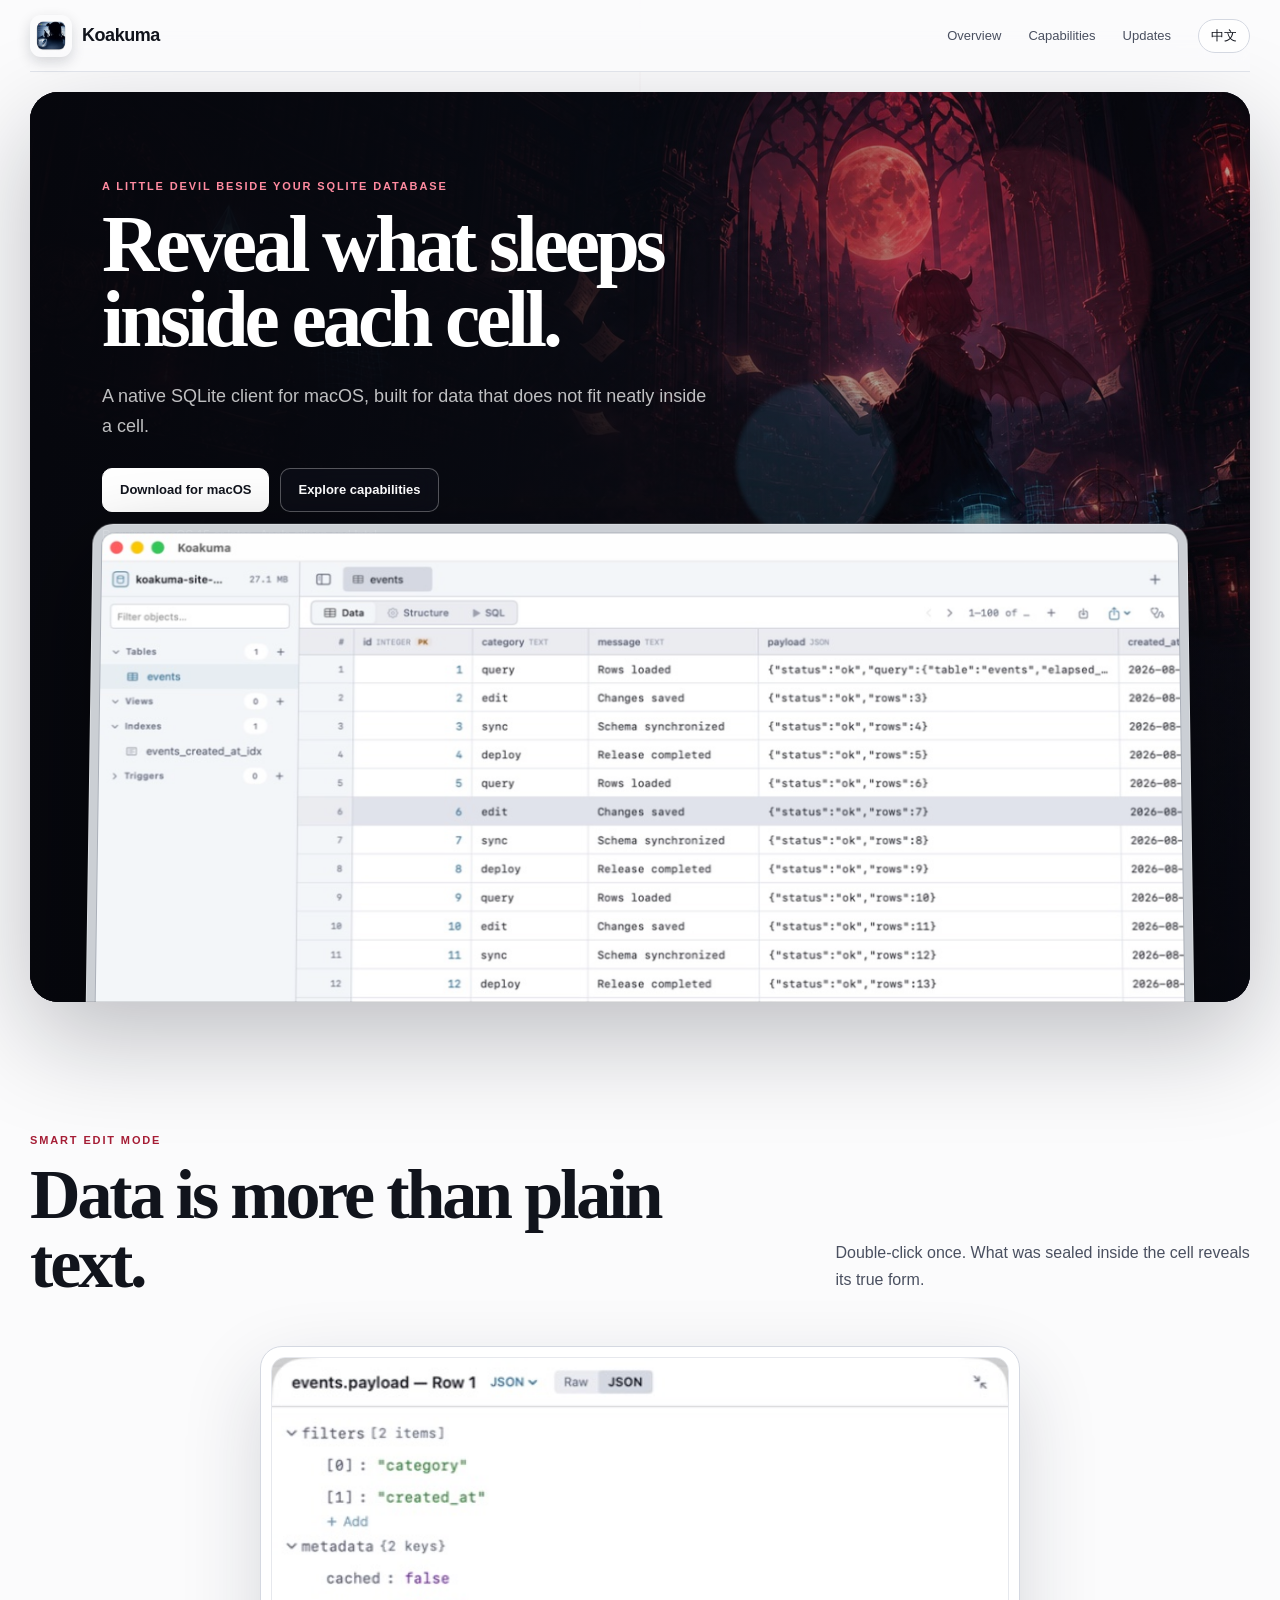
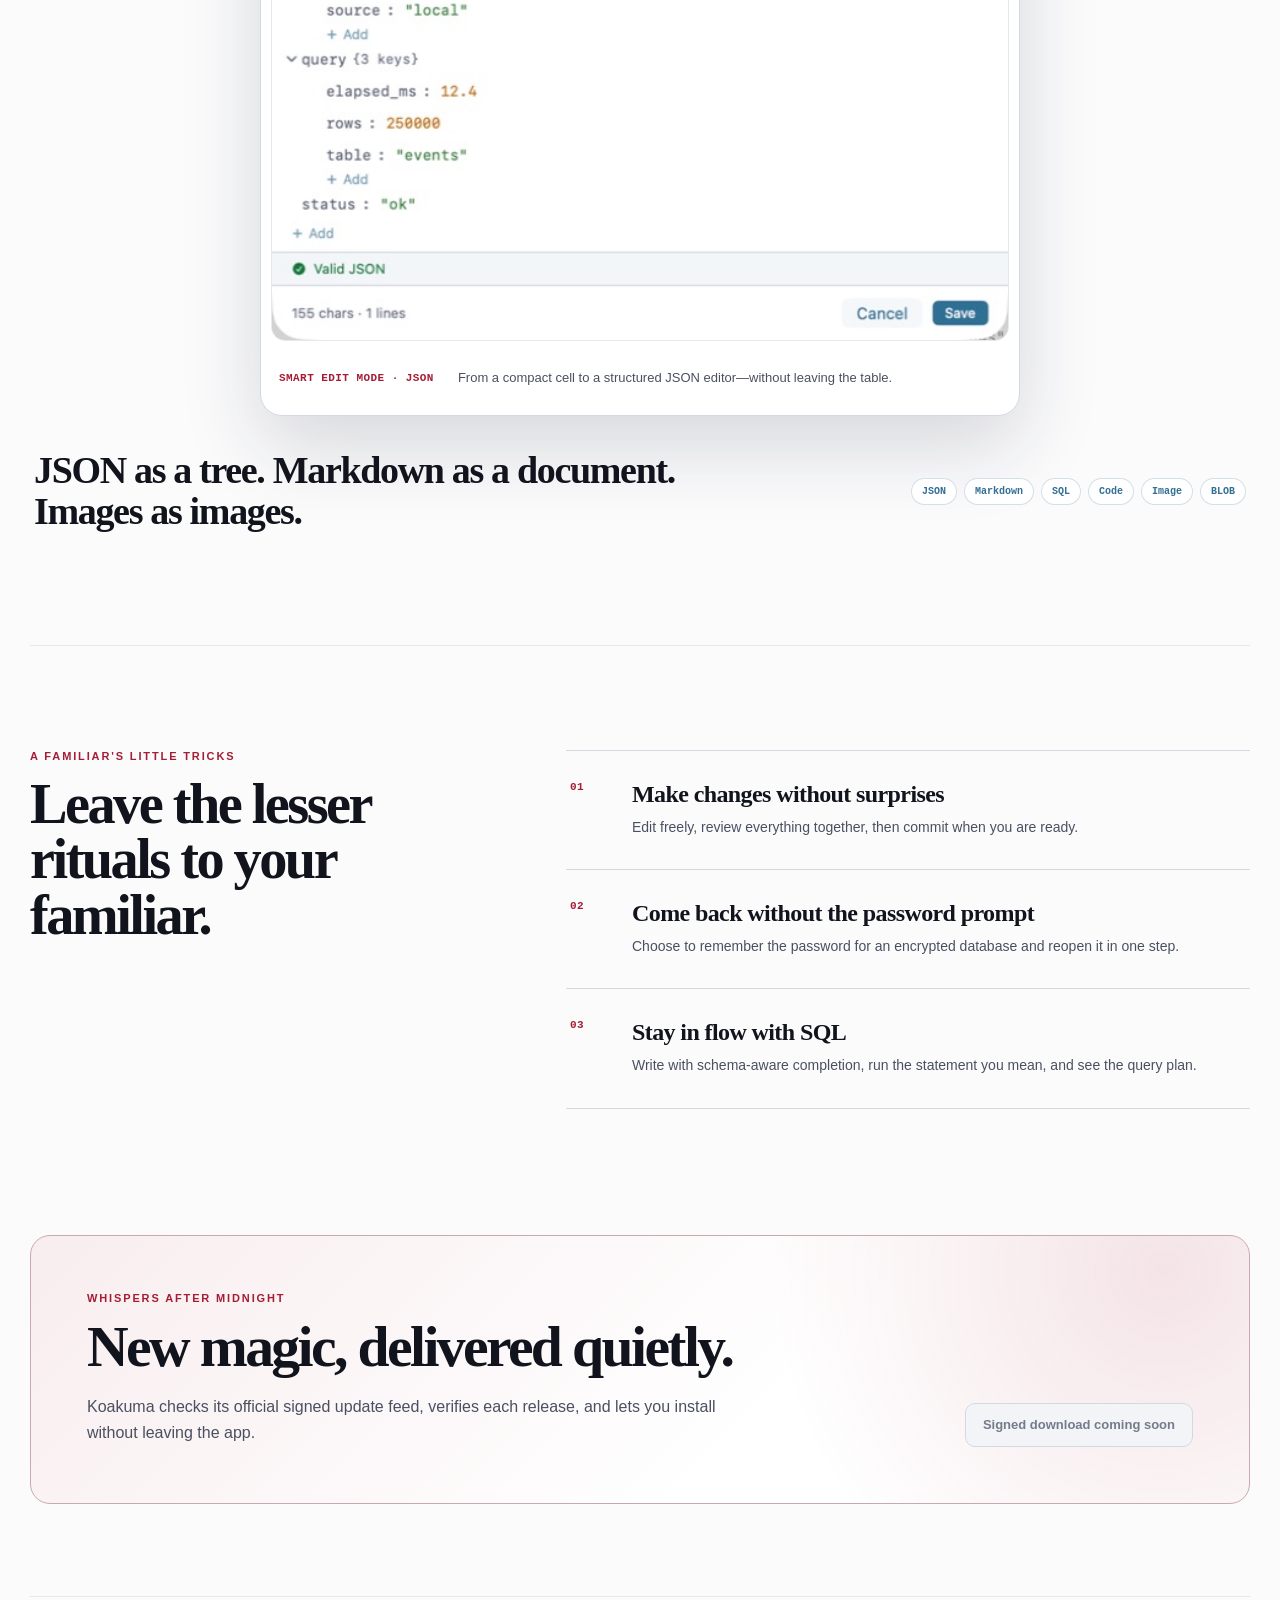
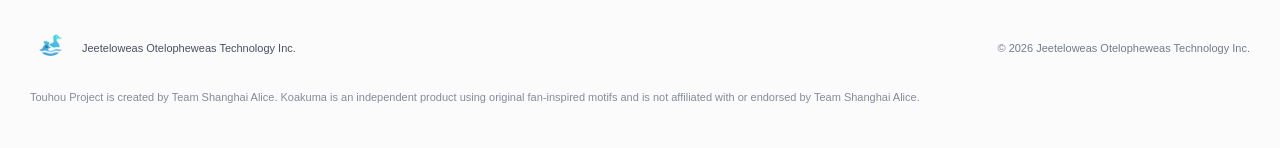
==== commit e58463be: "Refine product-led Smart Edit showcase" ====
--- a/index.html
+++ b/index.html
@@ -5,9 +5,9 @@
   <meta name="viewport" content="width=device-width, initial-scale=1">
   <meta name="description" content="Koakuma is a native SQLite database client for macOS.">
   <meta name="theme-color" content="#090b13">
-  <title>Koakuma — The little devil in your data library</title>
+  <title>Koakuma — A native SQLite client for macOS</title>
   <link rel="icon" type="image/png" href="assets/koakuma-icon.png">
-  <link rel="stylesheet" href="styles.css">
+  <link rel="stylesheet" href="styles.css?v=20260827-3">
 </head>
 <body>
   <header class="site-header">
@@ -25,9 +25,10 @@
 
   <main id="top">
     <section class="hero" id="overview">
+      <div class="hero-atmosphere" aria-hidden="true"><i></i><i></i><i></i></div>
       <div class="hero-copy">
-        <p class="eyebrow" data-i18n="eyebrow">The little devil in your data library</p>
-        <h1 data-i18n="headline">Every table in its place.<br>A whisper away.</h1>
+        <p class="eyebrow" data-i18n="eyebrow">A little devil beside your SQLite database</p>
+        <h1 data-i18n="headline">Reveal what sleeps<br>inside each cell.</h1>
         <p class="hero-description" data-i18n="heroDescription">A native SQLite client for macOS, built for data that does not fit neatly inside a cell.</p>
         <div class="hero-actions">
           <a class="button primary" href="#updates" data-i18n="download">Download for macOS</a>
@@ -35,62 +36,58 @@
         </div>
         <p class="requirements" data-i18n="requirements">Requires macOS 15 or later · Apple silicon and Intel</p>
       </div>
+      <figure class="hero-product">
+        <img
+          src="assets/koakuma-data-grid-default.jpeg"
+          alt="Koakuma data table workspace on macOS"
+          width="1152"
+          height="768"
+          fetchpriority="high"
+        >
+      </figure>
     </section>
 
-    <figure class="app-screenshot">
-      <img
-        src="assets/koakuma-data-grid-default.jpeg"
-        alt="Koakuma data table workspace on macOS"
-        width="1152"
-        height="768"
-        fetchpriority="high"
-      >
-    </figure>
-
-    <section class="workflow-section" id="capabilities">
-      <div class="section-heading">
+    <section class="smart-edit-section" id="capabilities">
+      <div class="smart-edit-lead reveal">
         <p class="eyebrow">Smart Edit Mode</p>
         <h2 data-i18n="featureHeadline">Data is more than plain text.</h2>
-        <p data-i18n="featureIntro">Smart Edit Mode lets every value open in a form that feels natural.</p>
-      </div>
-      <div class="workflow-grid">
-        <article class="workflow-card workflow-card-smart-edit">
-          <div class="smart-edit-copy">
-            <span class="chapter">01 · SMART EDIT MODE</span>
-            <h3 data-i18n="smartEditTitle">JSON as a tree. Markdown as a document. Images as images.</h3>
-            <p data-i18n="smartEditBody">Double-click and work with it directly. Quick edits stay in the table; richer content gets the space and controls it needs.</p>
-            <ul class="format-strip" aria-label="Supported content views">
-              <li>JSON</li><li>Markdown</li><li>SQL</li><li>Code</li><li>Image</li><li>BLOB</li>
-            </ul>
-          </div>
-          <figure class="workflow-json-shot">
-            <img src="assets/koakuma-json-viewer.jpeg" alt="Koakuma Smart Edit Mode showing a JSON value" width="600" height="474" loading="lazy">
-          </figure>
-        </article>
-
-        <article class="workflow-card workflow-card-review">
-          <div class="workflow-copy">
-            <span class="chapter">02 · <span data-i18n="reviewKicker">Changes</span></span>
-            <h3 data-i18n="reviewTitle">Make changes without surprises</h3>
-            <p data-i18n="reviewBody">Edit freely, review everything together, then commit when you are ready.</p>
-          </div>
-          <div class="review-steps" aria-hidden="true"><span>EDIT</span><i></i><span>REVIEW</span><i></i><span>COMMIT</span></div>
-        </article>
-
-        <article class="workflow-card workflow-card-password">
-          <div class="workflow-copy">
-            <span class="chapter">03 · <span data-i18n="passwordKicker">Password memory</span></span>
-            <h3 data-i18n="passwordTitle">Come back without the password prompt</h3>
-            <p data-i18n="passwordBody">Choose to remember the password for an encrypted database and reopen it in one step.</p>
-          </div>
-          <div class="security-mark" aria-hidden="true"><span></span></div>
-        </article>
+        <p data-i18n="featureIntro">Double-click once. What was sealed inside the cell reveals its true form.</p>
       </div>
 
-      <div class="capability-index" aria-label="More Koakuma capabilities">
-        <article><span class="chapter">04</span><div><h3 data-i18n="sqlIntelligenceTitle">Stay in flow with SQL</h3><p data-i18n="sqlIntelligenceBody">Write with schema-aware completion, run the statement you mean, and see the query plan.</p></div></article>
-        <article><span class="chapter">05</span><div><h3 data-i18n="visualDocumentsTitle">Markdown, diagrams, and more</h3><p data-i18n="visualDocumentsBody">Edit documents and preview Mermaid or PlantUML without leaving the database.</p></div></article>
-        <article><span class="chapter">06</span><div><h3 data-i18n="databaseToolsTitle">Maintenance, close at hand</h3><p data-i18n="databaseToolsBody">Back up, verify, restore, check integrity, analyze, and vacuum in one place.</p></div></article>
+      <figure class="smart-edit-product-shot reveal">
+        <img src="assets/koakuma-json-viewer.jpeg" alt="Koakuma Smart Edit Mode displaying JSON as an editable tree" width="600" height="474" loading="lazy">
+        <figcaption>
+          <span class="chapter">SMART EDIT MODE · JSON</span>
+          <p data-i18n="demoCaption">From a compact cell to a structured JSON editor—without leaving the table.</p>
+        </figcaption>
+      </figure>
+
+      <div class="format-statement reveal">
+        <p data-i18n="smartEditTitle">JSON as a tree. Markdown as a document. Images as images.</p>
+        <ul class="format-strip" aria-label="Supported content views">
+          <li>JSON</li><li>Markdown</li><li>SQL</li><li>Code</li><li>Image</li><li>BLOB</li>
+        </ul>
+      </div>
+    </section>
+
+    <section class="quiet-features reveal" aria-labelledby="quiet-features-title">
+      <div class="quiet-feature-intro">
+        <p class="eyebrow" data-i18n="quietKicker">A familiar's little tricks</p>
+        <h2 id="quiet-features-title" data-i18n="quietTitle">Leave the lesser rituals to your familiar.</h2>
+      </div>
+      <div class="quiet-feature-list">
+        <article>
+          <span class="chapter">01</span>
+          <div><h3 data-i18n="reviewTitle">Make changes without surprises</h3><p data-i18n="reviewBody">Edit freely, review everything together, then commit when you are ready.</p></div>
+        </article>
+        <article>
+          <span class="chapter">02</span>
+          <div><h3 data-i18n="passwordTitle">Come back without the password prompt</h3><p data-i18n="passwordBody">Choose to remember the password for an encrypted database and reopen it in one step.</p></div>
+        </article>
+        <article>
+          <span class="chapter">03</span>
+          <div><h3 data-i18n="sqlIntelligenceTitle">Stay in flow with SQL</h3><p data-i18n="sqlIntelligenceBody">Write with schema-aware completion, run the statement you mean, and see the query plan.</p></div>
+        </article>
       </div>
     </section>
 
@@ -113,6 +110,6 @@
     <p class="fan-notice" data-i18n="fanNotice">Touhou Project is created by Team Shanghai Alice. Koakuma is an independent product using original fan-inspired motifs and is not affiliated with or endorsed by Team Shanghai Alice.</p>
   </footer>
 
-  <script src="site.js"></script>
+  <script src="site.js?v=20260827-3"></script>
 </body>
 </html>
--- a/styles.css
+++ b/styles.css
@@ -1,105 +1,141 @@
 :root {
   color-scheme: light;
-  --canvas: #ffffff;
-  --surface: #f4f6f9;
+  --canvas: #fbfbfc;
+  --surface: #f2f4f7;
   --surface-raised: #ffffff;
-  --surface-warm: #faf7f3;
-  --line: #cdd1db;
-  --line-subtle: #e0e3ea;
-  --text: #131620;
-  --text-secondary: #4a5168;
-  --text-muted: #626a80;
+  --line: #d4d8e1;
+  --line-subtle: #e6e8ed;
+  --text: #11141c;
+  --text-secondary: #4a5060;
+  --text-muted: #747b8b;
+  --scarlet: #a51d35;
+  --scarlet-dark: #6f1023;
+  --scarlet-soft: #f8edef;
   --blue: #2f6f94;
-  --blue-soft: #eaf2f7;
-  --scarlet: #a51d35;
-  --scarlet-dark: #701225;
-  --scarlet-soft: #f7ecee;
   font-family: ui-sans-serif, -apple-system, BlinkMacSystemFont, "SF Pro Display", "Segoe UI", sans-serif;
 }
 
 * { box-sizing: border-box; }
 html { scroll-behavior: smooth; }
 body { margin: 0; color: var(--text); background: var(--canvas); }
-body::before { content: ""; position: fixed; inset: 0; z-index: -1; pointer-events: none; background: linear-gradient(90deg, transparent 49.85%, rgba(112, 18, 37, .03) 50%, transparent 50.15%); }
+body::before { content: ""; position: fixed; inset: 0; z-index: -2; pointer-events: none; background: linear-gradient(90deg, transparent 49.9%, rgba(112, 18, 37, .025) 50%, transparent 50.1%); }
 a { color: inherit; text-decoration: none; }
+button { font: inherit; }
 
-.site-header { position: sticky; top: 0; z-index: 10; display: flex; align-items: center; justify-content: space-between; width: min(1180px, calc(100% - 40px)); height: 72px; margin: 0 auto; background: rgba(255, 255, 255, .88); border-bottom: 1px solid var(--line-subtle); backdrop-filter: blur(20px); }
+.site-header { position: sticky; top: 0; z-index: 20; display: flex; align-items: center; justify-content: space-between; width: min(1220px, calc(100% - 40px)); height: 72px; margin: 0 auto; background: rgba(251, 251, 252, .84); border-bottom: 1px solid rgba(212, 216, 225, .72); backdrop-filter: blur(22px) saturate(1.2); }
 .brand { display: flex; align-items: center; gap: 10px; font-size: 18px; font-weight: 720; letter-spacing: -.025em; }
-.brand img { display: block; width: 42px; height: 42px; border-radius: 11px; box-shadow: 0 5px 14px rgba(13, 19, 33, .18); }
+.brand img { display: block; width: 42px; height: 42px; border-radius: 11px; box-shadow: 0 5px 14px rgba(13, 19, 33, .16); }
 nav { display: flex; align-items: center; gap: 27px; color: var(--text-secondary); font-size: 13px; }
 nav a { padding: 8px 0; border-bottom: 1px solid transparent; }
 nav a:hover { color: var(--scarlet-dark); border-bottom-color: var(--scarlet); }
-.language-button { color: var(--text); background: var(--surface); border: 1px solid var(--line); border-radius: 999px; padding: 7px 12px; cursor: pointer; }
+.language-button { color: var(--text); background: rgba(255, 255, 255, .75); border: 1px solid var(--line); border-radius: 999px; padding: 7px 12px; cursor: pointer; }
 
-main { width: min(1180px, calc(100% - 40px)); margin: 0 auto; }
-.hero { position: relative; isolation: isolate; overflow: hidden; min-height: 670px; margin-top: 24px; padding: 104px 70px 86px; border-radius: 24px; background: #080a12 url("assets/koakuma-library-background.jpg") center / cover no-repeat; box-shadow: 0 32px 90px rgba(12, 17, 29, .26); }
-.hero::before { content: ""; position: absolute; inset: 0; z-index: -1; background: linear-gradient(90deg, rgba(5, 7, 13, .94) 0%, rgba(7, 9, 16, .79) 38%, rgba(7, 9, 16, .14) 72%), linear-gradient(0deg, rgba(6, 8, 15, .72), transparent 48%); }
-.hero-copy { width: min(650px, 62%); color: #fff; }
-.hero .eyebrow { color: #ff8295; }
+main { width: min(1220px, calc(100% - 40px)); margin: 0 auto; }
+.hero { position: relative; isolation: isolate; overflow: hidden; min-height: 910px; margin-top: 20px; padding: 88px 72px 0; color: #fff; border-radius: 28px; background: #080a12; box-shadow: 0 36px 100px rgba(12, 17, 29, .25); }
+.hero::before { content: ""; position: absolute; inset: 0; z-index: -3; background: url("assets/koakuma-library-background.jpg") 62% 45% / cover no-repeat; transform: scale(1.025); }
+.hero::after { content: ""; position: absolute; inset: 0; z-index: -2; background: linear-gradient(90deg, rgba(6, 7, 13, .97) 0%, rgba(7, 9, 16, .88) 38%, rgba(7, 9, 16, .3) 72%), linear-gradient(0deg, rgba(6, 8, 15, .9) 0%, transparent 52%); }
+.hero-atmosphere { position: absolute; inset: 0; z-index: -1; overflow: hidden; pointer-events: none; }
+.hero-atmosphere i { position: absolute; display: block; border-radius: 50%; filter: blur(2px); animation: drift 14s ease-in-out infinite alternate; }
+.hero-atmosphere i:nth-child(1) { width: 260px; height: 260px; right: 8%; top: 6%; background: rgba(212, 49, 79, .13); }
+.hero-atmosphere i:nth-child(2) { width: 160px; height: 160px; right: 29%; top: 32%; background: rgba(73, 169, 214, .13); animation-delay: -5s; }
+.hero-atmosphere i:nth-child(3) { width: 80px; height: 80px; right: 18%; top: 46%; background: rgba(255, 255, 255, .08); animation-delay: -9s; }
+@keyframes drift { from { transform: translate3d(-10px, -6px, 0) scale(.96); opacity: .7; } to { transform: translate3d(16px, 12px, 0) scale(1.08); opacity: 1; } }
+
+.hero-copy { position: relative; z-index: 2; width: min(650px, 64%); }
 .eyebrow { margin: 0 0 15px; color: var(--scarlet); font-size: 11px; font-weight: 780; letter-spacing: .17em; text-transform: uppercase; }
-h1 { max-width: 780px; margin: 0; white-space: pre-line; font-family: ui-serif, Georgia, "Times New Roman", serif; font-size: clamp(48px, 5vw, 64px); font-weight: 620; line-height: .98; letter-spacing: -.045em; }
-html[lang="zh-Hans"] h1 { font-size: clamp(46px, 5vw, 64px); }
-.hero-description { max-width: 610px; margin: 28px 0; color: rgba(255, 255, 255, .78); font-size: 18px; line-height: 1.65; }
+.hero .eyebrow { color: #ff8ba0; }
+h1 { max-width: 780px; margin: 0; white-space: pre-line; font-family: ui-serif, Georgia, "Times New Roman", serif; font-size: clamp(54px, 6.2vw, 82px); font-weight: 620; line-height: .94; letter-spacing: -.052em; }
+html[lang="zh-Hans"] h1 { font-size: clamp(50px, 5.7vw, 74px); line-height: 1.02; }
+.hero-description { max-width: 610px; margin: 26px 0; color: rgba(255, 255, 255, .74); font-size: 18px; line-height: 1.65; }
 .hero-actions { display: flex; flex-wrap: wrap; gap: 11px; }
-.button { display: inline-flex; align-items: center; justify-content: center; min-height: 44px; padding: 0 17px; border: 1px solid var(--line); border-radius: 9px; font-size: 13px; font-weight: 650; transition: transform .18s, border-color .18s, box-shadow .18s; }
-.button:hover { transform: translateY(-1px); border-color: #9ca4b4; box-shadow: 0 7px 18px rgba(19, 22, 32, .08); }
-.button.primary { color: white; background: var(--blue); border-color: var(--blue); }
-.hero .button.primary { color: #11141d; background: #fff; border-color: #fff; }
-.hero .button.secondary { color: #fff; background: rgba(15, 18, 29, .54); border-color: rgba(255, 255, 255, .35); backdrop-filter: blur(14px); }
+.button { display: inline-flex; align-items: center; justify-content: center; min-height: 44px; padding: 0 17px; border: 1px solid var(--line); border-radius: 10px; font-size: 13px; font-weight: 650; transition: transform .18s, border-color .18s, box-shadow .18s, background .18s; }
+.button:hover { transform: translateY(-2px); border-color: #9ca4b4; box-shadow: 0 9px 24px rgba(19, 22, 32, .12); }
+.button.primary { color: #11141d; background: #fff; border-color: #fff; }
+.hero .button.secondary { color: #fff; background: rgba(15, 18, 29, .54); border-color: rgba(255, 255, 255, .3); backdrop-filter: blur(14px); }
 .button.secondary { background: var(--surface-raised); }
 .button:disabled { color: var(--text-muted); background: var(--surface); cursor: default; opacity: 1; }
 .button:disabled:hover { transform: none; border-color: var(--line); box-shadow: none; }
-.requirements { margin-top: 16px; color: rgba(255, 255, 255, .58); font-size: 12px; }
+.requirements { margin-top: 16px; color: rgba(255, 255, 255, .53); font-size: 12px; }
 
-.app-screenshot { position: relative; z-index: 2; margin: -76px 38px 94px; padding: 8px; border: 1px solid var(--line); border-radius: 19px; background: var(--surface); box-shadow: 0 28px 80px rgba(20, 27, 43, .2); }
-.app-screenshot img { display: block; width: 100%; height: auto; border: 1px solid var(--line); border-radius: 12px; }
+.hero-product { position: absolute; z-index: 2; left: 52px; right: 52px; bottom: -258px; margin: 0; padding: 8px; border: 1px solid rgba(255, 255, 255, .25); border-radius: 21px; background: rgba(238, 242, 247, .85); box-shadow: 0 35px 90px rgba(0, 0, 0, .42); backdrop-filter: blur(20px); transform: perspective(1200px) rotateX(1.8deg); transform-origin: bottom center; }
+.hero-product img { display: block; width: 100%; height: auto; border: 1px solid rgba(61, 70, 89, .22); border-radius: 13px; }
 
-.workflow-section { padding: 94px 0 102px; border-top: 1px solid var(--line-subtle); }
-.section-heading { display: grid; grid-template-columns: 1fr 1fr; column-gap: 54px; align-items: end; margin-bottom: 48px; }
-.section-heading .eyebrow { grid-column: 1 / -1; }
-h2 { margin: 0; font-family: ui-serif, Georgia, "Times New Roman", serif; font-size: clamp(36px, 4.5vw, 58px); font-weight: 620; line-height: 1.02; letter-spacing: -.035em; }
-.section-heading > p:last-child { margin: 0; color: var(--text-secondary); line-height: 1.65; }
-.chapter { color: var(--scarlet); font: 700 11px ui-monospace, SFMono-Regular, Menlo, monospace; }
-h3 { margin: 0; font-size: 18px; letter-spacing: -.02em; }
-.workflow-grid { display: grid; grid-template-columns: repeat(12, 1fr); gap: 18px; }
-.workflow-card { position: relative; display: flex; flex-direction: column; overflow: hidden; min-height: 310px; border: 1px solid var(--line); border-radius: 18px; background: var(--surface-raised); }
-.workflow-copy { position: relative; z-index: 1; padding: 32px 34px 26px; }
-.workflow-copy h3 { margin: 15px 0 10px; font-family: ui-serif, Georgia, "Times New Roman", serif; font-size: clamp(26px, 3vw, 38px); font-weight: 620; line-height: 1.05; letter-spacing: -.035em; }
-.workflow-copy p { max-width: 600px; margin: 0; color: var(--text-secondary); font-size: 14px; line-height: 1.65; }
-.workflow-card-smart-edit { grid-column: 1 / -1; display: grid; grid-template-columns: .88fr 1.12fr; align-items: center; min-height: 570px; background: linear-gradient(145deg, var(--blue-soft), #fff 62%); }
-.smart-edit-copy { padding: 46px 18px 46px 46px; }
-.smart-edit-copy h3 { max-width: 470px; margin: 17px 0 15px; font-family: ui-serif, Georgia, "Times New Roman", serif; font-size: clamp(36px, 4.2vw, 54px); font-weight: 620; line-height: 1; letter-spacing: -.04em; }
-.smart-edit-copy > p { max-width: 470px; margin: 0; color: var(--text-secondary); font-size: 15px; line-height: 1.7; }
-.format-strip { display: flex; flex-wrap: wrap; gap: 7px; margin: 28px 0 0; padding: 0; list-style: none; }
-.format-strip li { padding: 7px 10px; color: var(--blue); border: 1px solid rgba(47, 111, 148, .22); border-radius: 999px; background: rgba(255, 255, 255, .72); font: 700 10px ui-monospace, SFMono-Regular, Menlo, monospace; letter-spacing: .02em; }
-.workflow-json-shot { width: calc(100% - 62px); max-width: 570px; margin: 34px; padding: 6px; border: 1px solid var(--line); border-radius: 13px; background: var(--surface); box-shadow: 0 22px 50px rgba(28, 43, 65, .15); }
-.workflow-json-shot img { display: block; width: 100%; height: auto; border: 1px solid var(--line-subtle); border-radius: 8px; }
-.workflow-card-review { grid-column: span 7; background: linear-gradient(135deg, var(--surface-warm), #fff 72%); }
-.review-steps { display: flex; align-items: center; gap: 10px; margin: auto 34px 30px; color: var(--scarlet-dark); font: 700 11px ui-monospace, SFMono-Regular, Menlo, monospace; letter-spacing: .04em; }
-.review-steps i { width: 34px; height: 1px; background: rgba(112, 18, 37, .28); }
-.workflow-card-password { grid-column: span 5; color: #fff; border-color: #1d2433; background: radial-gradient(circle at 82% 78%, rgba(47, 111, 148, .38), transparent 38%), #10141f; }
-.workflow-card-password .chapter { color: #ff8295; }
-.workflow-card-password .workflow-copy p { max-width: 360px; color: rgba(255, 255, 255, .66); }
-.security-mark { position: absolute; right: 34px; bottom: 28px; width: 68px; height: 68px; border: 1px solid rgba(255, 255, 255, .2); border-radius: 50%; }
-.security-mark::before { content: ""; position: absolute; left: 22px; top: 13px; width: 22px; height: 22px; border: 2px solid rgba(255, 255, 255, .65); border-bottom: 0; border-radius: 14px 14px 0 0; }
-.security-mark span { position: absolute; left: 19px; top: 31px; width: 28px; height: 23px; border-radius: 5px; background: rgba(255, 255, 255, .78); }
-.capability-index { display: grid; grid-template-columns: repeat(3, 1fr); margin-top: 18px; border: 1px solid var(--line); border-radius: 15px; overflow: hidden; }
-.capability-index article { display: grid; grid-template-columns: auto 1fr; gap: 18px; min-height: 165px; padding: 25px; border-right: 1px solid var(--line); background: var(--surface-raised); }
-.capability-index article:last-child { border-right: 0; }
-.capability-index h3 { margin: 0 0 8px; font-size: 16px; }
-.capability-index p { margin: 0; color: var(--text-secondary); font-size: 13px; line-height: 1.55; }
+.smart-edit-section { padding: 132px 0 112px; }
+.smart-edit-lead { display: grid; grid-template-columns: minmax(0, 1.15fr) minmax(280px, .65fr); column-gap: 72px; align-items: end; margin-bottom: 48px; }
+.smart-edit-lead .eyebrow { grid-column: 1 / -1; }
+h2 { margin: 0; font-family: ui-serif, Georgia, "Times New Roman", serif; font-size: clamp(42px, 5.5vw, 70px); font-weight: 620; line-height: .98; letter-spacing: -.045em; }
+.smart-edit-lead > p:last-child { margin: 0 0 5px; color: var(--text-secondary); font-size: 16px; line-height: 1.7; }
 
-.update-section { position: relative; display: grid; grid-template-columns: 1fr auto; align-items: end; gap: 42px; overflow: hidden; margin: 32px 0 92px; padding: 52px 54px; border: 1px solid #c9a9ae; border-radius: 16px; background: linear-gradient(135deg, var(--scarlet-soft), #fff 62%); }
-.update-section > div { max-width: 720px; }.update-section p:last-child { max-width: 650px; margin: 19px 0 0; color: var(--text-secondary); line-height: 1.65; }
+.smart-edit-product-shot { width: min(760px, 100%); margin: 0 auto; padding: 10px; border: 1px solid var(--line); border-radius: 22px; background: var(--surface-raised); box-shadow: 0 30px 80px rgba(25, 32, 48, .16); }
+.smart-edit-product-shot img { display: block; width: 100%; height: auto; border: 1px solid var(--line-subtle); border-radius: 14px; }
+.smart-edit-product-shot figcaption { display: grid; grid-template-columns: auto minmax(0, 1fr); align-items: center; gap: 24px; min-height: 64px; padding: 12px 8px 2px; }
+.chapter { color: var(--scarlet); font: 700 11px ui-monospace, SFMono-Regular, Menlo, monospace; letter-spacing: .04em; }
+.smart-edit-product-shot figcaption p { margin: 0; color: var(--text-secondary); font-size: 13px; }
 
-footer { display: grid; grid-template-columns: 1fr auto; align-items: center; gap: 20px 40px; width: min(1180px, calc(100% - 40px)); margin: 0 auto; padding: 30px 0 42px; color: var(--text-muted); border-top: 1px solid var(--line-subtle); font-size: 11px; }
-.company { display: flex; align-items: center; gap: 10px; color: var(--text-secondary); }.company img { border-radius: 9px; }
+.format-statement { display: flex; align-items: center; justify-content: space-between; gap: 40px; padding: 34px 4px 0; }
+.format-statement > p { max-width: 660px; margin: 0; font-family: ui-serif, Georgia, "Times New Roman", serif; font-size: clamp(24px, 3vw, 38px); font-weight: 620; line-height: 1.1; letter-spacing: -.035em; }
+.format-strip { display: flex; flex-wrap: wrap; justify-content: flex-end; gap: 7px; margin: 0; padding: 0; list-style: none; }
+.format-strip li { padding: 7px 10px; color: var(--blue); border: 1px solid rgba(47, 111, 148, .21); border-radius: 999px; background: #fff; font: 700 10px ui-monospace, SFMono-Regular, Menlo, monospace; }
+
+.quiet-features { display: grid; grid-template-columns: minmax(300px, .8fr) minmax(0, 1.2fr); gap: 80px; padding: 104px 0; border-top: 1px solid var(--line-subtle); }
+.quiet-feature-intro { position: sticky; top: 112px; align-self: start; }
+.quiet-feature-intro h2 { max-width: 470px; font-size: clamp(38px, 4.4vw, 58px); }
+.quiet-feature-list { border-top: 1px solid var(--line); }
+.quiet-feature-list article { display: grid; grid-template-columns: 42px 1fr; gap: 20px; padding: 30px 4px; border-bottom: 1px solid var(--line); }
+.quiet-feature-list h3 { margin: 0 0 8px; font-family: ui-serif, Georgia, "Times New Roman", serif; font-size: 24px; font-weight: 620; letter-spacing: -.025em; }
+.quiet-feature-list p { max-width: 600px; margin: 0; color: var(--text-secondary); font-size: 14px; line-height: 1.65; }
+
+.update-section { position: relative; display: grid; grid-template-columns: 1fr auto; align-items: end; gap: 42px; overflow: hidden; margin: 22px 0 92px; padding: 56px; border: 1px solid #c9a9ae; border-radius: 20px; background: radial-gradient(circle at 93% 13%, rgba(165, 29, 53, .12), transparent 34%), linear-gradient(135deg, var(--scarlet-soft), #fff 62%); }
+.update-section > div { max-width: 720px; }
+.update-section h2 { font-size: clamp(38px, 4.5vw, 58px); }
+.update-section p:last-child { max-width: 650px; margin: 19px 0 0; color: var(--text-secondary); line-height: 1.65; }
+
+footer { display: grid; grid-template-columns: 1fr auto; align-items: center; gap: 20px 40px; width: min(1220px, calc(100% - 40px)); margin: 0 auto; padding: 30px 0 42px; color: var(--text-muted); border-top: 1px solid var(--line-subtle); font-size: 11px; }
+.company { display: flex; align-items: center; gap: 10px; color: var(--text-secondary); }
+.company img { border-radius: 9px; }
 .fan-notice { grid-column: 1 / -1; max-width: 900px; margin: 0; color: #858b99; line-height: 1.55; }
 
+.reveal { opacity: 0; transform: translateY(18px); transition: opacity .65s ease, transform .65s cubic-bezier(.2,.8,.2,1); }
+.reveal.is-visible { opacity: 1; transform: translateY(0); }
+
 @media (max-width: 900px) {
-  .hero { min-height: 620px; padding: 78px 46px; background-position: 60% center; }.hero-copy { width: 68%; }.section-heading { grid-template-columns: 1fr; row-gap: 20px; }.workflow-card-smart-edit { grid-template-columns: 1fr; }.smart-edit-copy { padding: 38px 38px 8px; }.workflow-json-shot { justify-self: center; }.workflow-card-review, .workflow-card-password { grid-column: 1 / -1; }.capability-index { grid-template-columns: 1fr; }.capability-index article { border-right: 0; border-bottom: 1px solid var(--line); }.capability-index article:last-child { border-bottom: 0; }
+  .hero { min-height: 820px; padding: 72px 46px 0; }
+  .hero-copy { width: 76%; }
+  .hero-product { left: 28px; right: 28px; bottom: -180px; }
+  .smart-edit-lead { grid-template-columns: 1fr; row-gap: 20px; }
+  .format-statement { align-items: flex-start; flex-direction: column; }
+  .format-strip { justify-content: flex-start; }
+  .quiet-features { grid-template-columns: 1fr; gap: 42px; }
+  .quiet-feature-intro { position: static; }
 }
+
 @media (max-width: 640px) {
-  .site-header, main, footer { width: min(100% - 28px, 1180px); }nav { gap: 13px; }nav a { display: none; }.hero { min-height: 610px; padding: 64px 28px; background-position: 67% center; }.hero::before { background: linear-gradient(90deg, rgba(5, 7, 13, .96), rgba(7, 9, 16, .68)), linear-gradient(0deg, rgba(6, 8, 15, .74), transparent 45%); }.hero-copy { width: 100%; }h1 { font-size: 49px; }.hero-description { font-size: 16px; }.app-screenshot { margin: -38px 10px 76px; padding: 5px; }.workflow-section { padding: 72px 0 76px; }.workflow-copy { padding: 25px 23px 20px; }.smart-edit-copy { padding: 28px 22px 4px; }.smart-edit-copy > p { font-size: 14px; }.workflow-json-shot { width: calc(100% - 28px); margin: 24px 14px 14px; }.review-steps { margin-inline: 23px; }.security-mark { right: 22px; }.update-section { grid-template-columns: 1fr; padding: 36px 25px; }footer { grid-template-columns: 1fr; }.fan-notice { grid-column: 1; }
+  .site-header, main, footer { width: min(100% - 28px, 1220px); }
+  nav { gap: 13px; }
+  nav a { display: none; }
+  .hero { min-height: 700px; padding: 58px 24px 0; border-radius: 21px; }
+  .hero::after { background: linear-gradient(90deg, rgba(5, 7, 13, .96), rgba(7, 9, 16, .7)), linear-gradient(0deg, rgba(6, 8, 15, .8), transparent 45%); }
+  .hero-copy { width: 100%; }
+  h1 { font-size: 52px; }
+  html[lang="zh-Hans"] h1 { font-size: 47px; }
+  .hero-description { font-size: 16px; }
+  .hero-product { left: 14px; right: 14px; bottom: -70px; padding: 4px; border-radius: 13px; transform: none; }
+  .hero-product img { border-radius: 8px; }
+  .smart-edit-section { padding: 86px 0 76px; }
+  .smart-edit-lead { margin-bottom: 30px; }
+  .smart-edit-product-shot { padding: 6px; border-radius: 16px; }
+  .smart-edit-product-shot figcaption { grid-template-columns: 1fr; gap: 7px; padding: 14px 10px 8px; }
+  .format-statement { padding-top: 26px; }
+  .quiet-features { padding: 76px 0; }
+  .quiet-feature-list article { grid-template-columns: 34px 1fr; padding: 25px 2px; }
+  .update-section { grid-template-columns: 1fr; padding: 38px 25px; }
+  footer { grid-template-columns: 1fr; }
+  .fan-notice { grid-column: 1; }
 }
-@media (prefers-reduced-motion: reduce) { html { scroll-behavior: auto; }.button { transition: none; } }
+
+@media (prefers-reduced-motion: reduce) {
+  html { scroll-behavior: auto; }
+  .button, .reveal { transition: none; }
+  .hero-atmosphere i { animation: none; }
+  .reveal { opacity: 1; transform: none; }
+}
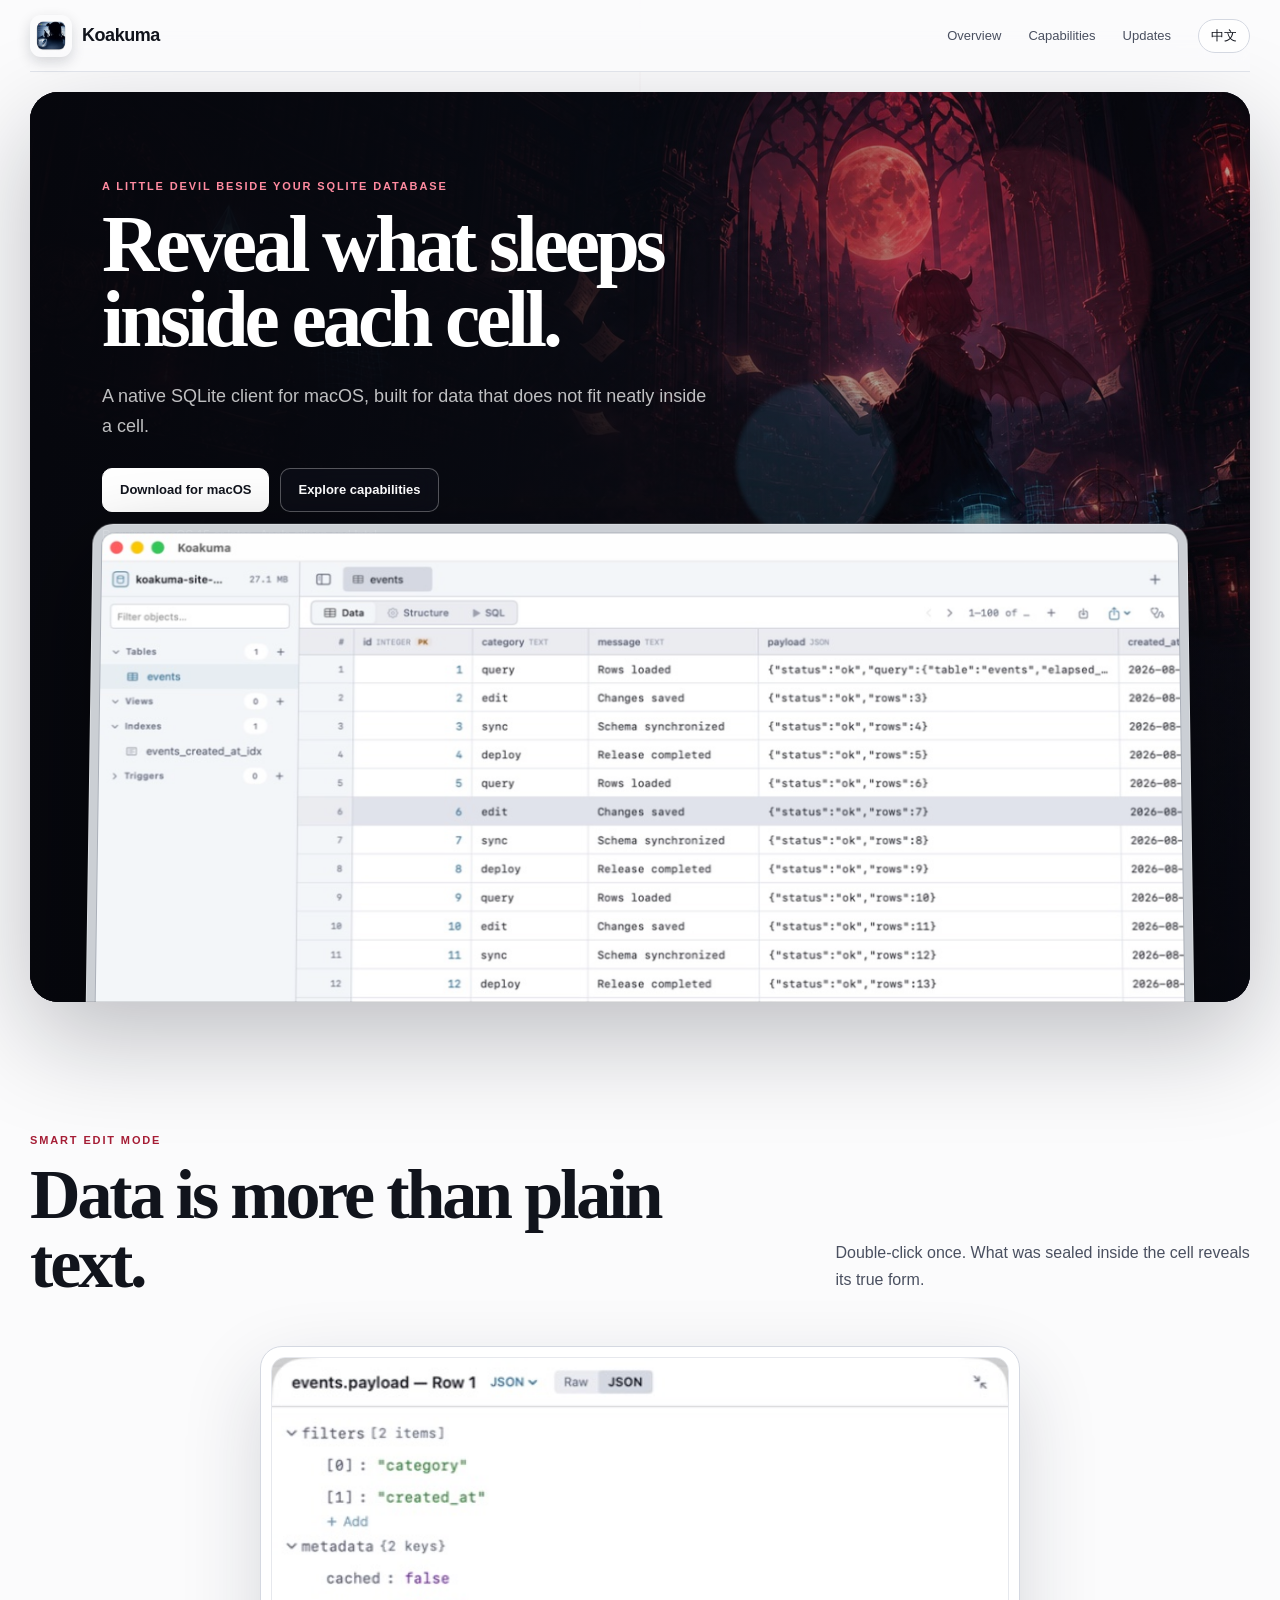
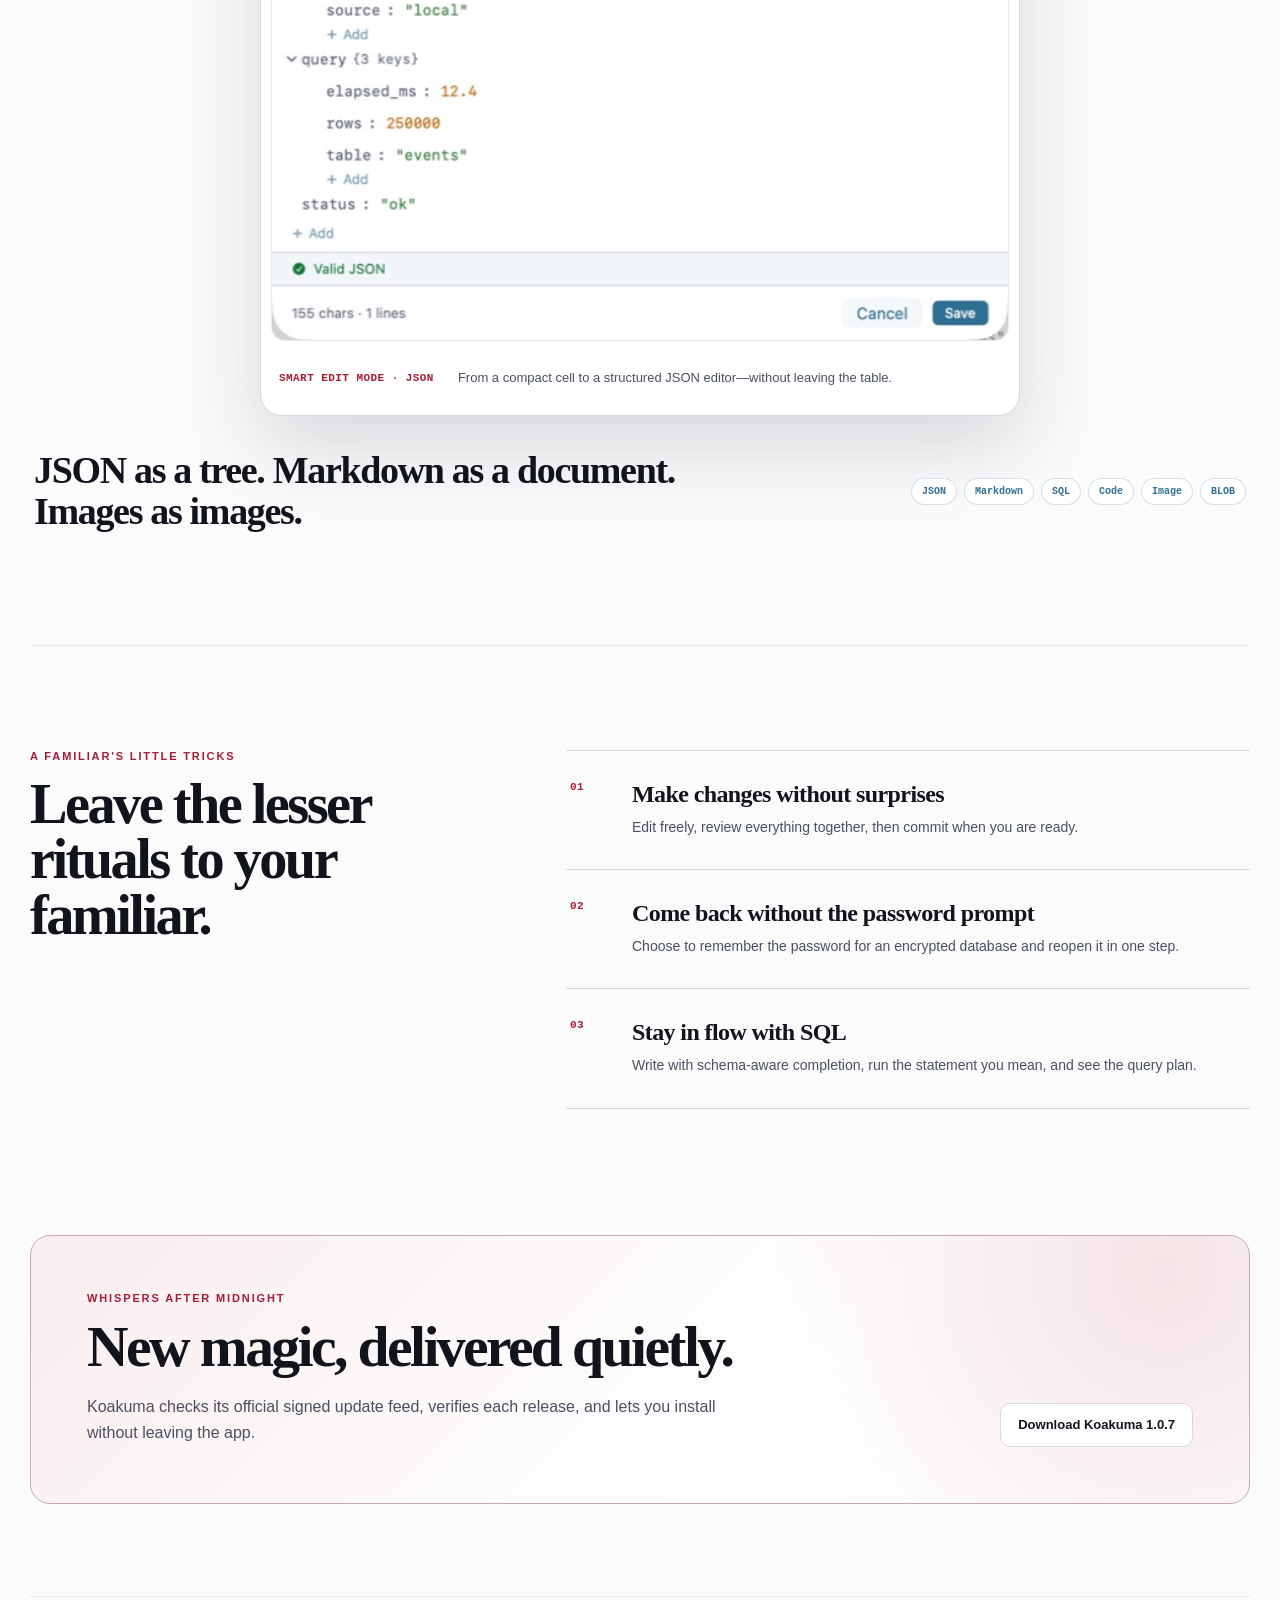
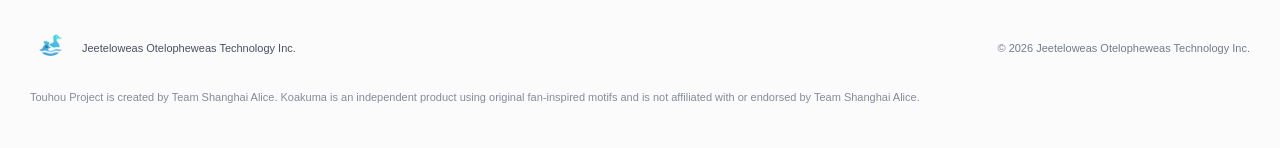
==== commit 723567f2: "fix: sync downloads from update feed" ====
--- a/index.html
+++ b/index.html
@@ -31,7 +31,7 @@
         <h1 data-i18n="headline">Reveal what sleeps<br>inside each cell.</h1>
         <p class="hero-description" data-i18n="heroDescription">A native SQLite client for macOS, built for data that does not fit neatly inside a cell.</p>
         <div class="hero-actions">
-          <a class="button primary" href="#updates" data-i18n="download">Download for macOS</a>
+          <a class="button primary" href="https://github.com/Jeeteloweas-Otelopheweas-Technology-Inc/Koakuma-Site/releases/download/v1.0.7/Koakuma-1.0.7.dmg" data-download-latest data-i18n="download">Download for macOS</a>
           <a class="button secondary" href="#capabilities" data-i18n="explore">Explore capabilities</a>
         </div>
         <p class="requirements" data-i18n="requirements">Requires macOS 15 or later · Apple silicon and Intel</p>
@@ -97,7 +97,7 @@
         <h2 data-i18n="updatesTitle">Signed updates, delivered quietly.</h2>
         <p data-i18n="updatesBody">Koakuma checks its official signed update feed, verifies each release, and lets you install without leaving the app.</p>
       </div>
-      <button class="button secondary" type="button" disabled data-i18n="comingSoon">Signed download coming soon</button>
+      <a class="button secondary" href="https://github.com/Jeeteloweas-Otelopheweas-Technology-Inc/Koakuma-Site/releases/download/v1.0.7/Koakuma-1.0.7.dmg" data-download-latest data-i18n="downloadLatest">Download Koakuma 1.0.7</a>
     </section>
   </main>
 
@@ -110,6 +110,6 @@
     <p class="fan-notice" data-i18n="fanNotice">Touhou Project is created by Team Shanghai Alice. Koakuma is an independent product using original fan-inspired motifs and is not affiliated with or endorsed by Team Shanghai Alice.</p>
   </footer>
 
-  <script src="site.js?v=20260827-3"></script>
+  <script src="site.js?v=20260828-1"></script>
 </body>
 </html>
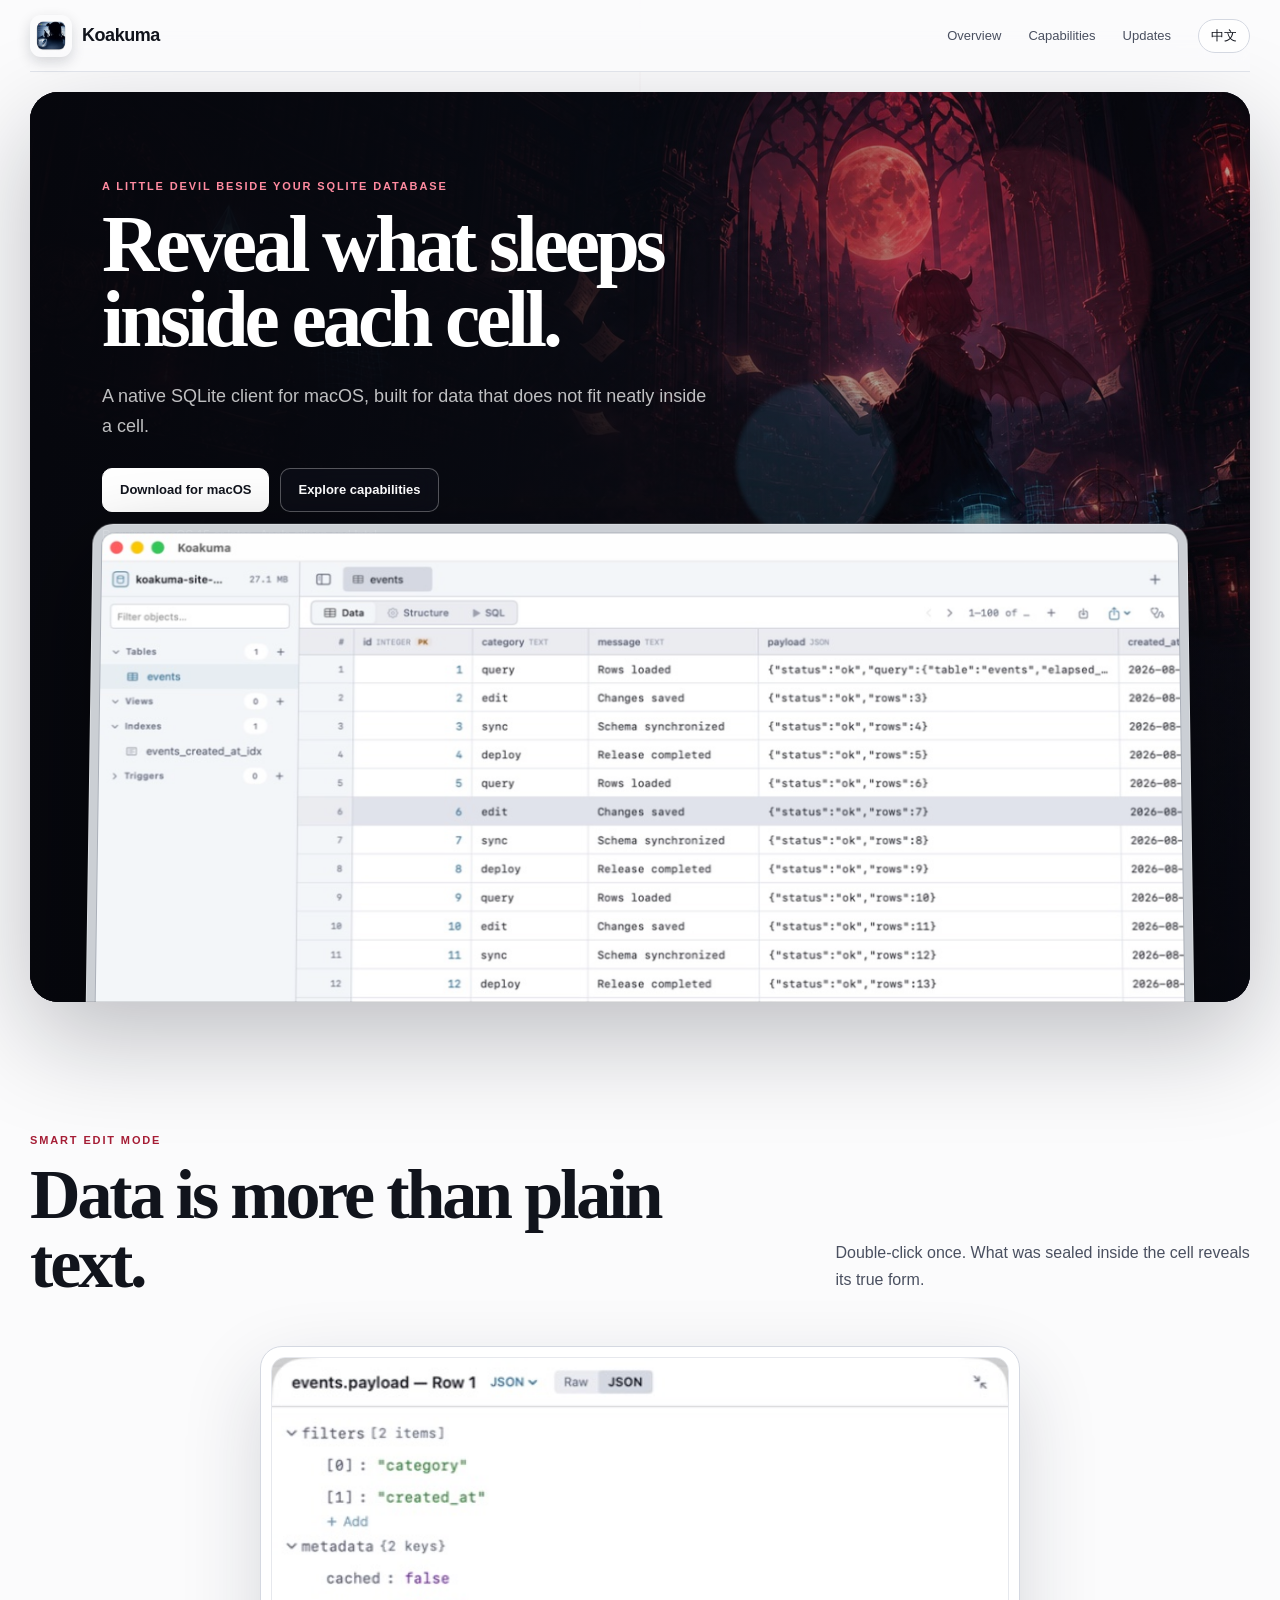
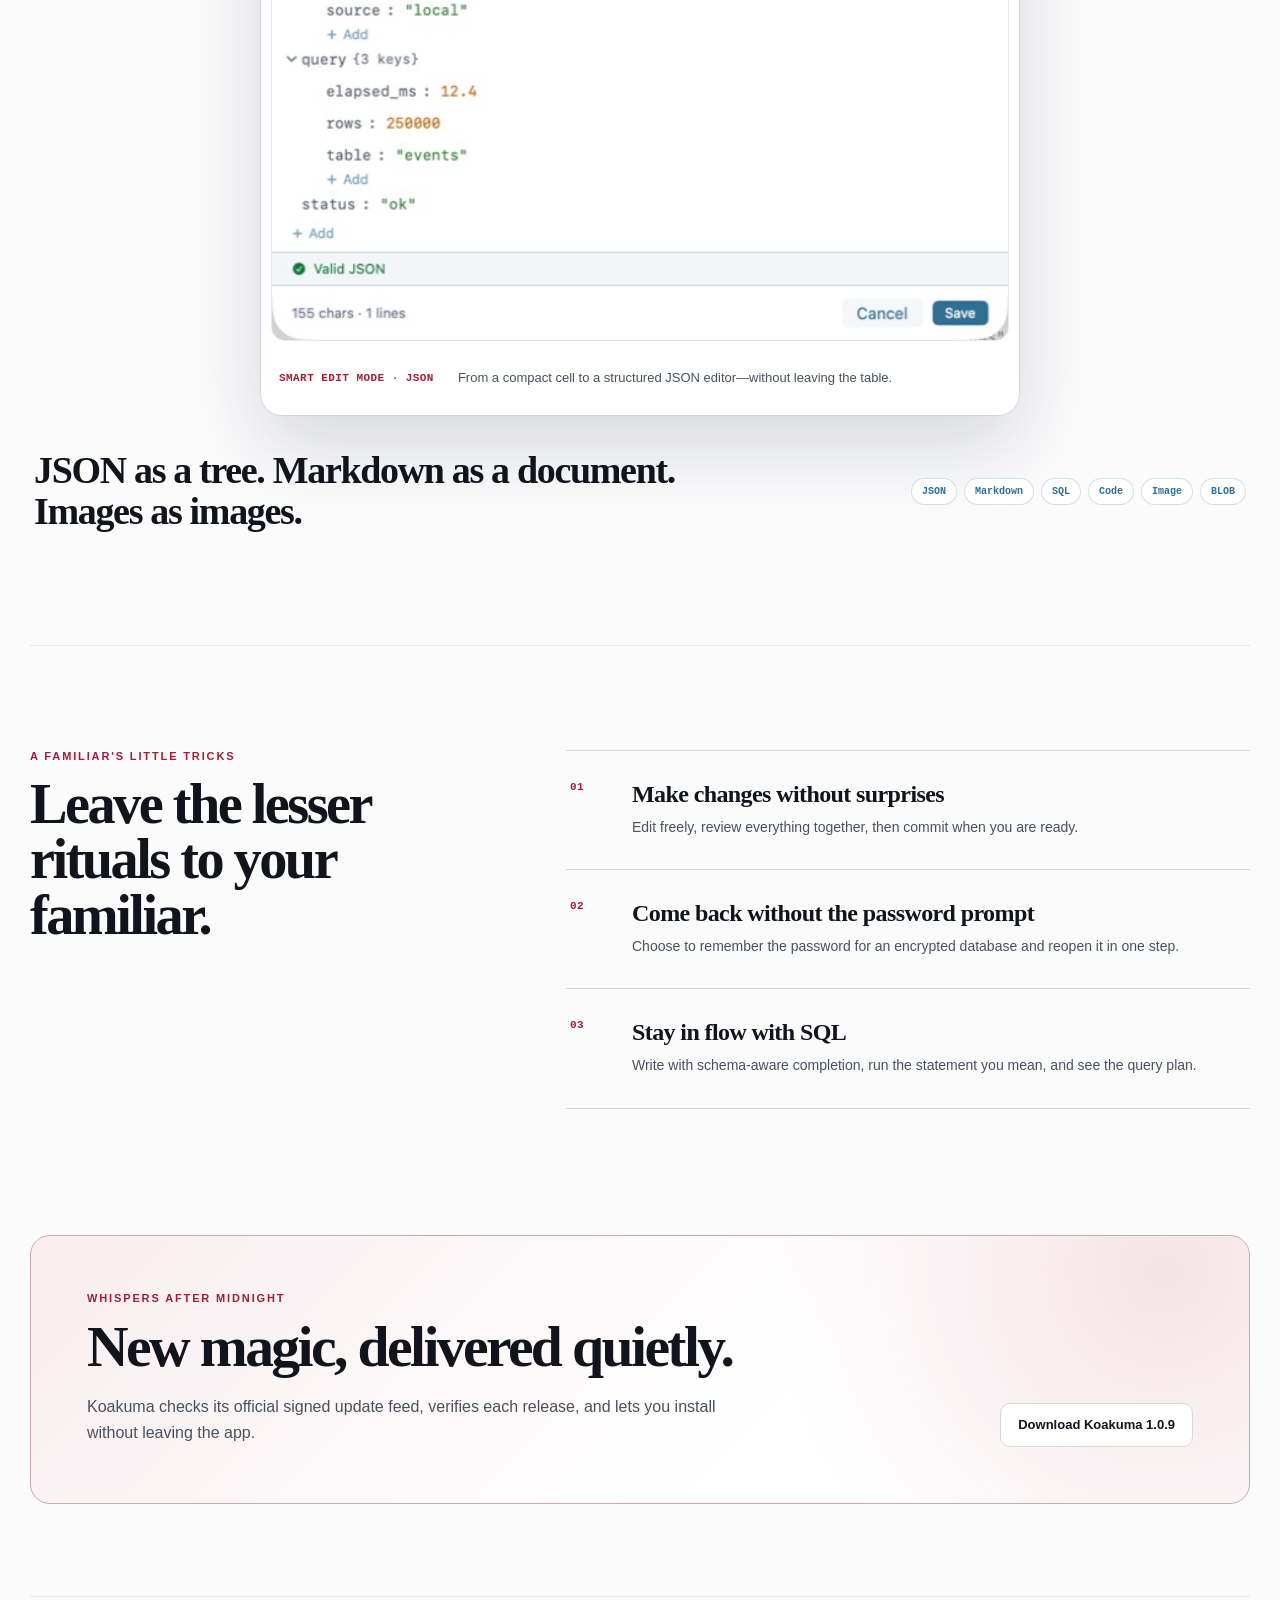
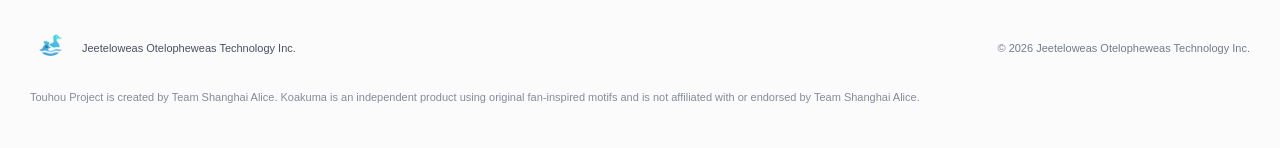
==== commit 41695f90: "release: publish Koakuma 1.0.9 update feed" ====
--- a/index.html
+++ b/index.html
@@ -31,7 +31,7 @@
         <h1 data-i18n="headline">Reveal what sleeps<br>inside each cell.</h1>
         <p class="hero-description" data-i18n="heroDescription">A native SQLite client for macOS, built for data that does not fit neatly inside a cell.</p>
         <div class="hero-actions">
-          <a class="button primary" href="https://github.com/Jeeteloweas-Otelopheweas-Technology-Inc/Koakuma-Site/releases/download/v1.0.7/Koakuma-1.0.7.dmg" data-download-latest data-i18n="download">Download for macOS</a>
+          <a class="button primary" href="https://github.com/Jeeteloweas-Otelopheweas-Technology-Inc/Koakuma-Site/releases/download/v1.0.9/Koakuma-1.0.9.dmg" data-download-latest data-i18n="download">Download for macOS</a>
           <a class="button secondary" href="#capabilities" data-i18n="explore">Explore capabilities</a>
         </div>
         <p class="requirements" data-i18n="requirements">Requires macOS 15 or later · Apple silicon and Intel</p>
@@ -97,7 +97,7 @@
         <h2 data-i18n="updatesTitle">Signed updates, delivered quietly.</h2>
         <p data-i18n="updatesBody">Koakuma checks its official signed update feed, verifies each release, and lets you install without leaving the app.</p>
       </div>
-      <a class="button secondary" href="https://github.com/Jeeteloweas-Otelopheweas-Technology-Inc/Koakuma-Site/releases/download/v1.0.7/Koakuma-1.0.7.dmg" data-download-latest data-i18n="downloadLatest">Download Koakuma 1.0.7</a>
+      <a class="button secondary" href="https://github.com/Jeeteloweas-Otelopheweas-Technology-Inc/Koakuma-Site/releases/download/v1.0.9/Koakuma-1.0.9.dmg" data-download-latest data-i18n="downloadLatest">Download Koakuma 1.0.9</a>
     </section>
   </main>
 
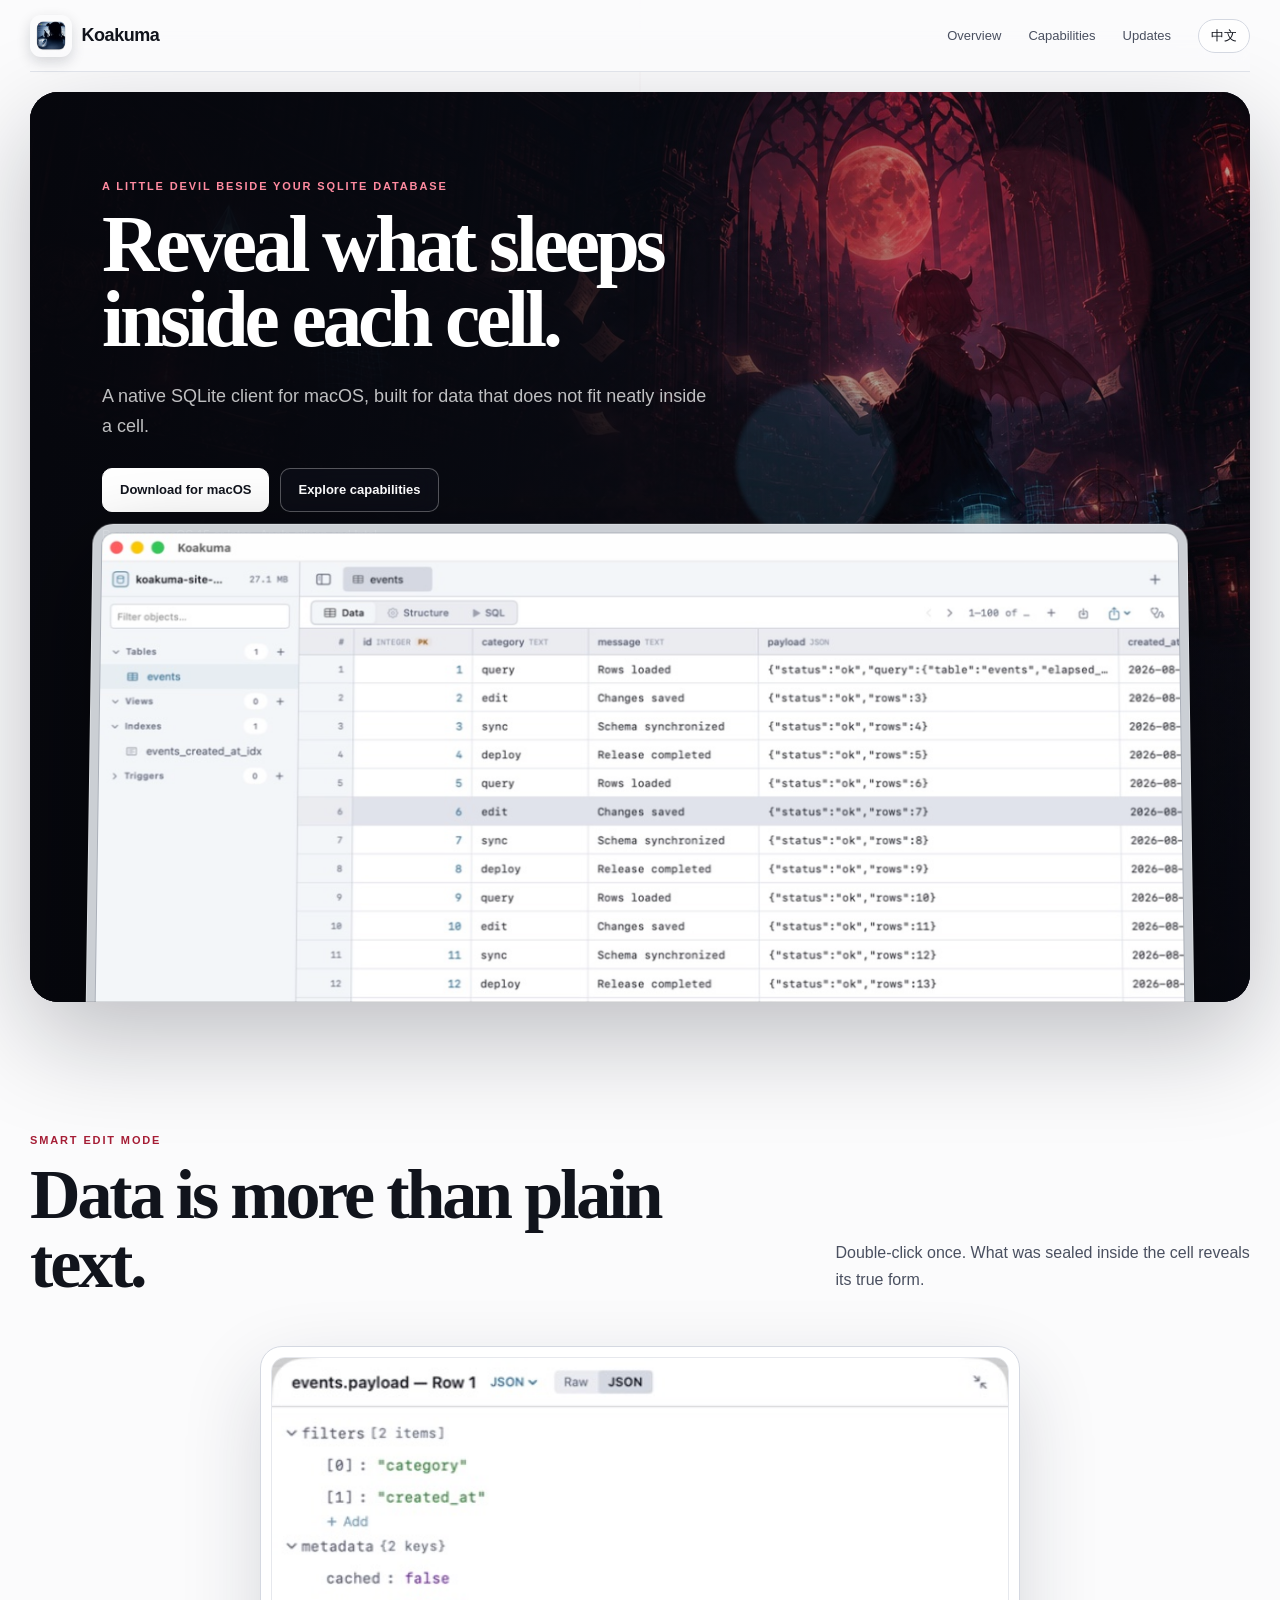
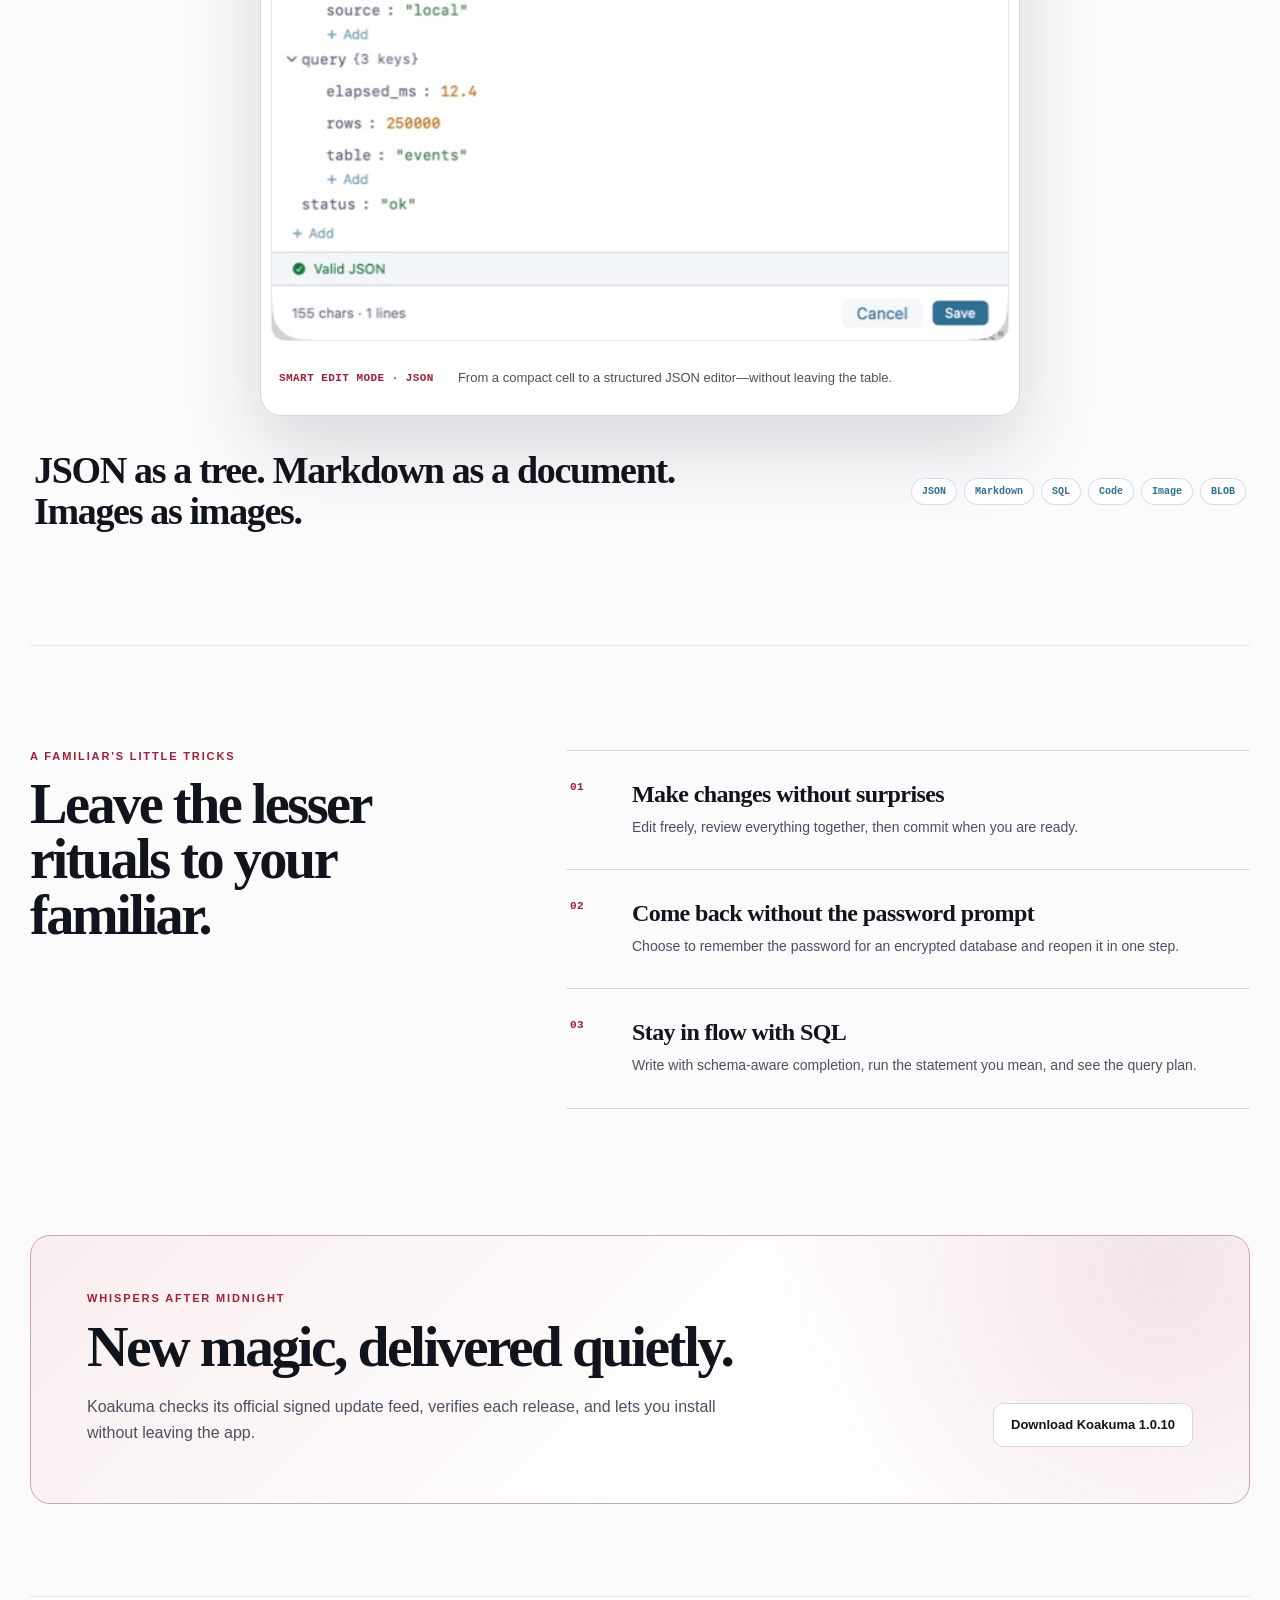
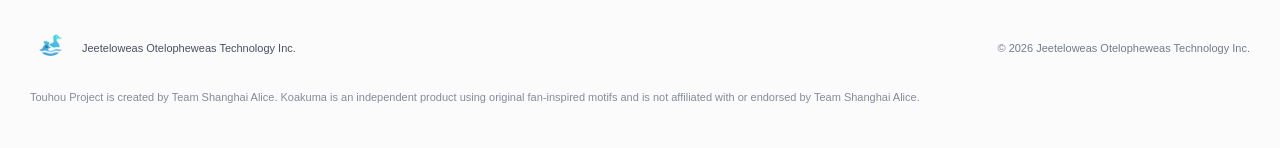
==== commit 761d6309: "release: publish Koakuma 1.0.10 update feed" ====
--- a/index.html
+++ b/index.html
@@ -31,7 +31,7 @@
         <h1 data-i18n="headline">Reveal what sleeps<br>inside each cell.</h1>
         <p class="hero-description" data-i18n="heroDescription">A native SQLite client for macOS, built for data that does not fit neatly inside a cell.</p>
         <div class="hero-actions">
-          <a class="button primary" href="https://github.com/Jeeteloweas-Otelopheweas-Technology-Inc/Koakuma-Site/releases/download/v1.0.9/Koakuma-1.0.9.dmg" data-download-latest data-i18n="download">Download for macOS</a>
+          <a class="button primary" href="https://github.com/Jeeteloweas-Otelopheweas-Technology-Inc/Koakuma-Site/releases/download/v1.0.10/Koakuma-1.0.10.dmg" data-download-latest data-i18n="download">Download for macOS</a>
           <a class="button secondary" href="#capabilities" data-i18n="explore">Explore capabilities</a>
         </div>
         <p class="requirements" data-i18n="requirements">Requires macOS 15 or later · Apple silicon and Intel</p>
@@ -97,7 +97,7 @@
         <h2 data-i18n="updatesTitle">Signed updates, delivered quietly.</h2>
         <p data-i18n="updatesBody">Koakuma checks its official signed update feed, verifies each release, and lets you install without leaving the app.</p>
       </div>
-      <a class="button secondary" href="https://github.com/Jeeteloweas-Otelopheweas-Technology-Inc/Koakuma-Site/releases/download/v1.0.9/Koakuma-1.0.9.dmg" data-download-latest data-i18n="downloadLatest">Download Koakuma 1.0.9</a>
+      <a class="button secondary" href="https://github.com/Jeeteloweas-Otelopheweas-Technology-Inc/Koakuma-Site/releases/download/v1.0.10/Koakuma-1.0.10.dmg" data-download-latest data-i18n="downloadLatest">Download Koakuma 1.0.10</a>
     </section>
   </main>
 
